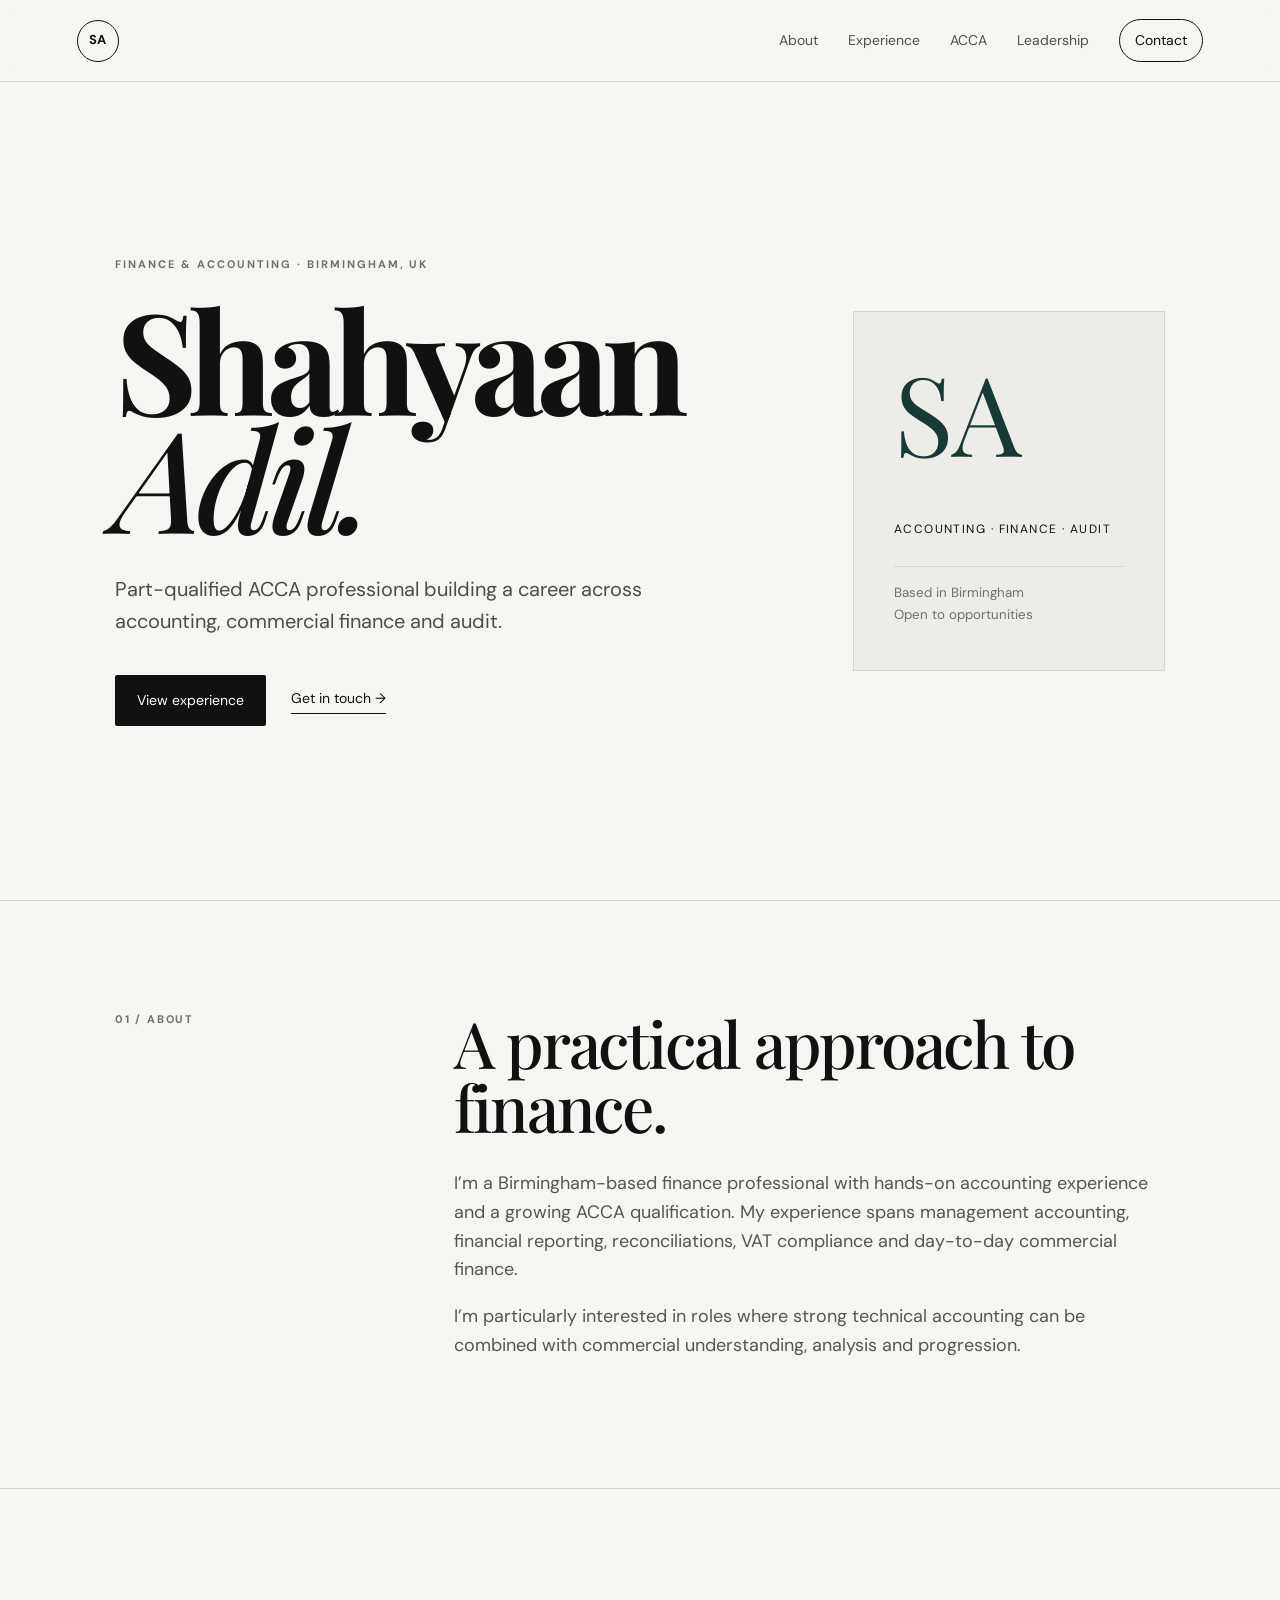
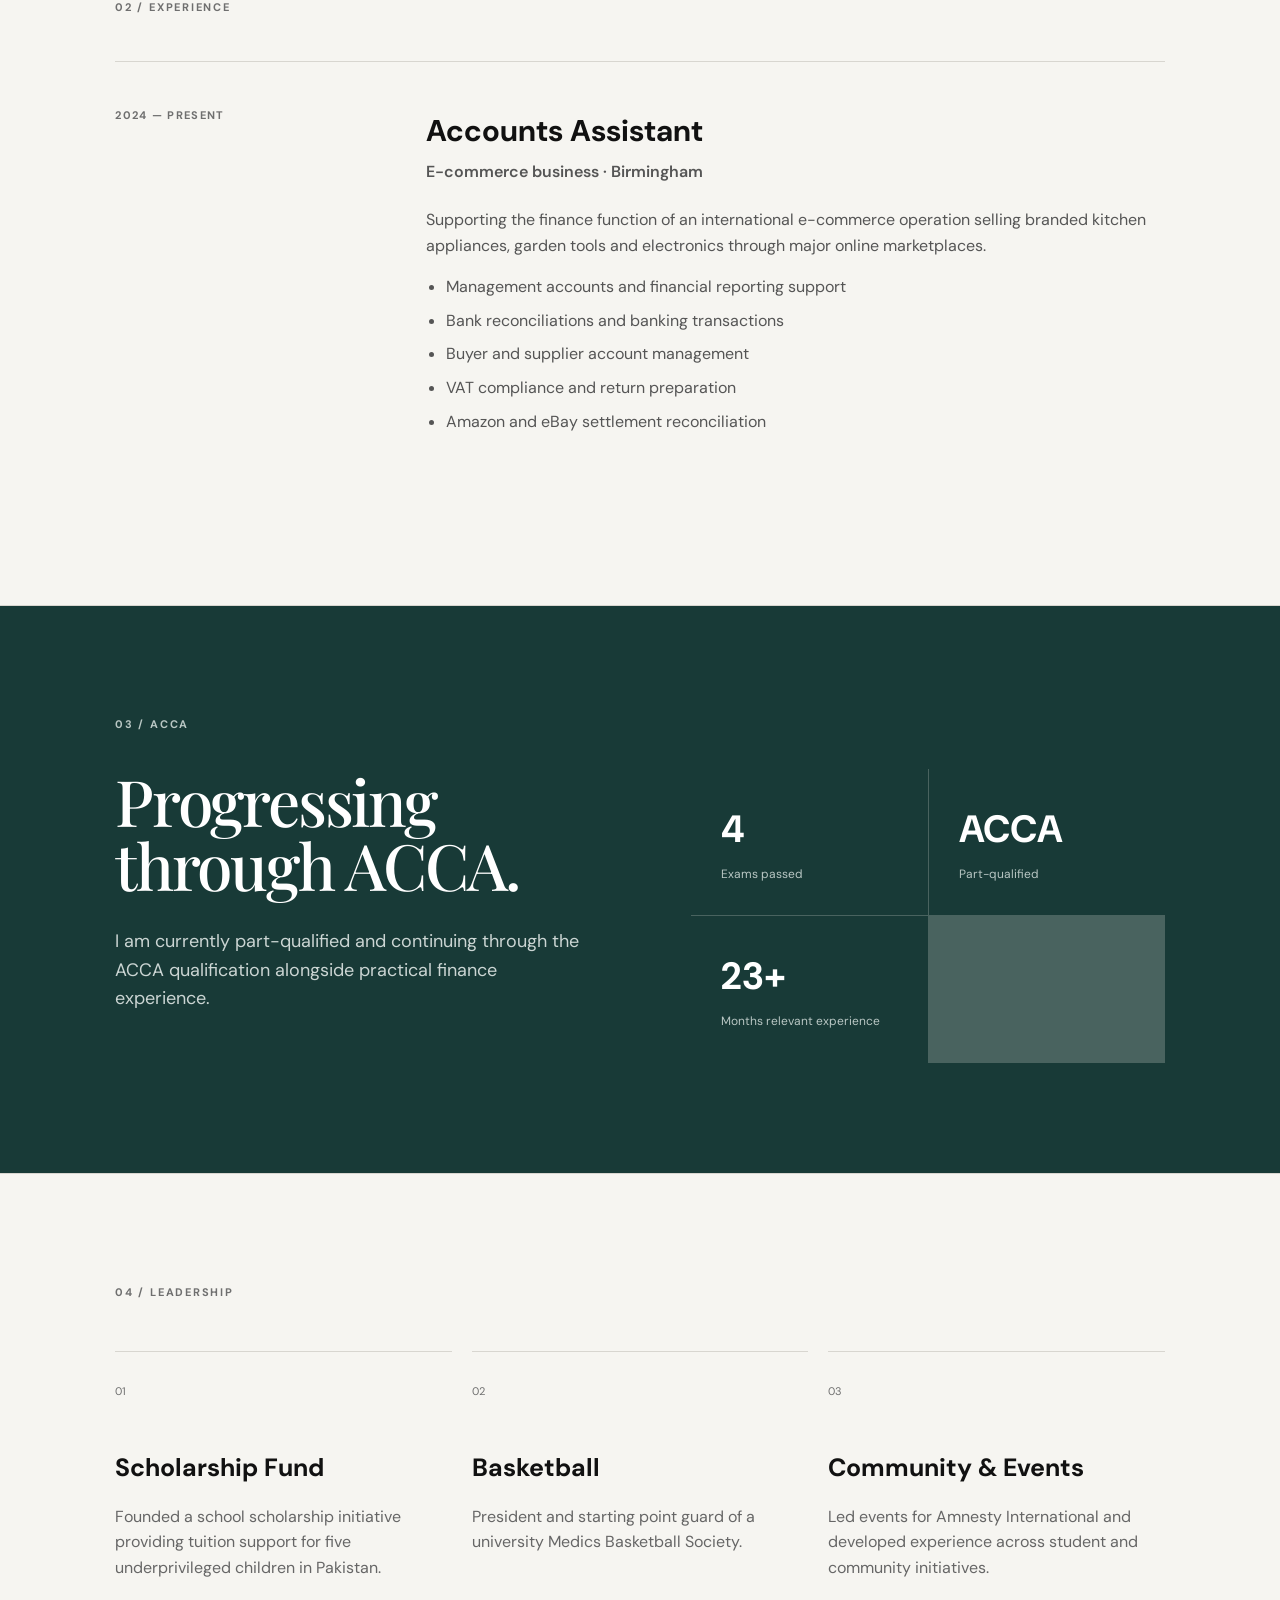
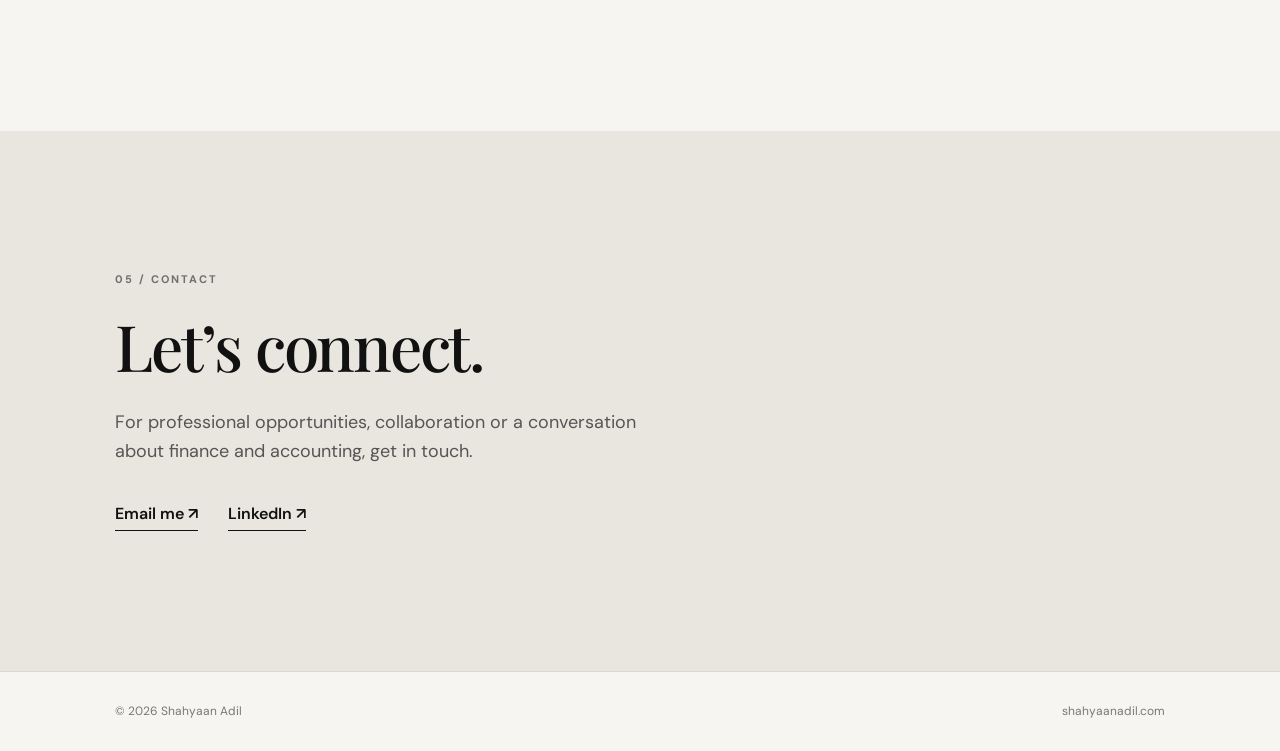
==== index.html @ bf022a14 "Add files via upload" ====
<!doctype html>
<html lang="en">
<head>
  <meta charset="utf-8">
  <meta name="viewport" content="width=device-width, initial-scale=1">
  <title>Shahyaan Adil | Finance & Accounting</title>
  <meta name="description" content="Personal website of Shahyaan Adil — ACCA part-qualified finance and accounting professional based in Birmingham.">
  <link rel="preconnect" href="https://fonts.googleapis.com">
  <link rel="preconnect" href="https://fonts.gstatic.com" crossorigin>
  <link href="https://fonts.googleapis.com/css2?family=DM+Sans:wght@400;500;600;700&family=Playfair+Display:wght@500;600&display=swap" rel="stylesheet">
  <link rel="stylesheet" href="style.css">
</head>
<body>
<header class="nav">
  <a class="brand" href="#top">SA</a>
  <nav>
    <a href="#about">About</a>
    <a href="#experience">Experience</a>
    <a href="#acca">ACCA</a>
    <a href="#leadership">Leadership</a>
    <a class="nav-cta" href="#contact">Contact</a>
  </nav>
</header>

<main id="top">
<section class="hero">
  <div class="hero-copy">
    <p class="eyebrow">FINANCE & ACCOUNTING · BIRMINGHAM, UK</p>
    <h1>Shahyaan<br><span>Adil.</span></h1>
    <p class="lead">Part-qualified ACCA professional building a career across accounting, commercial finance and audit.</p>
    <div class="actions">
      <a class="button" href="#experience">View experience</a>
      <a class="text-link" href="#contact">Get in touch →</a>
    </div>
  </div>
  <div class="hero-card">
    <div class="monogram">SA</div>
    <p>Accounting · Finance · Audit</p>
    <div class="line"></div>
    <small>Based in Birmingham<br>Open to opportunities</small>
  </div>
</section>

<section class="intro" id="about">
  <div class="section-label">01 / ABOUT</div>
  <div>
    <h2>A practical approach to finance.</h2>
    <p>I’m a Birmingham-based finance professional with hands-on accounting experience and a growing ACCA qualification. My experience spans management accounting, financial reporting, reconciliations, VAT compliance and day-to-day commercial finance.</p>
    <p>I’m particularly interested in roles where strong technical accounting can be combined with commercial understanding, analysis and progression.</p>
  </div>
</section>

<section class="experience" id="experience">
  <div class="section-label">02 / EXPERIENCE</div>
  <div class="timeline">
    <article class="role">
      <div class="date">2024 — PRESENT</div>
      <div>
        <h3>Accounts Assistant</h3>
        <p class="company">E-commerce business · Birmingham</p>
        <p>Supporting the finance function of an international e-commerce operation selling branded kitchen appliances, garden tools and electronics through major online marketplaces.</p>
        <ul>
          <li>Management accounts and financial reporting support</li>
          <li>Bank reconciliations and banking transactions</li>
          <li>Buyer and supplier account management</li>
          <li>VAT compliance and return preparation</li>
          <li>Amazon and eBay settlement reconciliation</li>
        </ul>
      </div>
    </article>
  </div>
</section>

<section class="acca" id="acca">
  <div class="section-label">03 / ACCA</div>
  <div class="acca-grid">
    <div>
      <h2>Progressing through ACCA.</h2>
      <p>I am currently part-qualified and continuing through the ACCA qualification alongside practical finance experience.</p>
    </div>
    <div class="stats">
      <div><strong>4</strong><span>Exams passed</span></div>
      <div><strong>ACCA</strong><span>Part-qualified</span></div>
      <div><strong>23+</strong><span>Months relevant experience</span></div>
    </div>
  </div>
</section>

<section class="leadership" id="leadership">
  <div class="section-label">04 / LEADERSHIP</div>
  <div class="cards">
    <article><span>01</span><h3>Scholarship Fund</h3><p>Founded a school scholarship initiative providing tuition support for five underprivileged children in Pakistan.</p></article>
    <article><span>02</span><h3>Basketball</h3><p>President and starting point guard of a university Medics Basketball Society.</p></article>
    <article><span>03</span><h3>Community & Events</h3><p>Led events for Amnesty International and developed experience across student and community initiatives.</p></article>
  </div>
</section>

<section class="closing" id="contact">
  <p class="eyebrow">05 / CONTACT</p>
  <h2>Let’s connect.</h2>
  <p>For professional opportunities, collaboration or a conversation about finance and accounting, get in touch.</p>
  <div class="contact-links">
    <a href="mailto:YOUR-EMAIL-HERE">Email me ↗</a>
    <a href="https://www.linkedin.com/" target="_blank" rel="noopener">LinkedIn ↗</a>
  </div>
</section>
</main>

<footer><span>© 2026 Shahyaan Adil</span><span>shahyaanadil.com</span></footer>
<script src="script.js"></script>
</body>
</html>
---- style.css ----
:root{--ink:#111;--muted:#6f6f6f;--paper:#f6f5f1;--line:#d8d6d0;--accent:#183a37}
*{box-sizing:border-box}html{scroll-behavior:smooth}body{margin:0;background:var(--paper);color:var(--ink);font-family:"DM Sans",sans-serif;line-height:1.6}a{color:inherit;text-decoration:none}.nav{height:82px;padding:0 6vw;display:flex;align-items:center;justify-content:space-between;border-bottom:1px solid var(--line);position:sticky;top:0;background:rgba(246,245,241,.92);backdrop-filter:blur(10px);z-index:10}.brand{width:42px;height:42px;border:1px solid var(--ink);border-radius:50%;display:grid;place-items:center;font-weight:700;font-size:13px}.nav nav{display:flex;gap:30px;align-items:center;font-size:14px}.nav nav a{opacity:.72}.nav nav a:hover{opacity:1}.nav-cta{border:1px solid var(--ink);padding:9px 15px!important;border-radius:99px;opacity:1!important}.hero{min-height:calc(100vh - 82px);padding:8vw 9vw;display:grid;grid-template-columns:1.35fr .65fr;align-items:center;gap:7vw}.eyebrow{font-size:11px;letter-spacing:.18em;font-weight:700;color:var(--muted);margin:0 0 25px}.hero h1{font-family:"Playfair Display",serif;font-size:clamp(72px,11vw,160px);line-height:.84;letter-spacing:-.055em;margin:0}.hero h1 span{font-style:italic;font-weight:500}.lead{font-size:20px;max-width:610px;color:#4c4c4c;margin:38px 0}.actions{display:flex;gap:25px;align-items:center}.button{background:var(--ink);color:#fff;padding:14px 22px;border-radius:2px;font-size:14px}.text-link{font-size:14px;border-bottom:1px solid var(--ink);padding-bottom:3px}.hero-card{border:1px solid var(--line);padding:45px 40px;min-height:360px;display:flex;flex-direction:column;justify-content:flex-end;background:#eeece6}.monogram{font-family:"Playfair Display",serif;font-size:110px;line-height:1;margin-bottom:auto;color:var(--accent)}.hero-card p{font-size:12px;letter-spacing:.12em;text-transform:uppercase}.line{height:1px;background:var(--line);margin:15px 0}.hero-card small{color:var(--muted)}section.intro,.experience,.acca,.leadership{padding:110px 9vw;border-top:1px solid var(--line)}.intro{display:grid;grid-template-columns:.35fr 1fr;gap:7vw}.section-label{font-size:11px;letter-spacing:.16em;color:var(--muted);font-weight:700}.intro h2,.acca h2,.closing h2{font-family:"Playfair Display",serif;font-weight:500;font-size:clamp(40px,5vw,70px);line-height:1;margin:0 0 30px;letter-spacing:-.035em}.intro p{max-width:760px;font-size:18px;color:#555}.timeline{margin-top:45px}.role{display:grid;grid-template-columns:.3fr 1fr;gap:7vw;border-top:1px solid var(--line);padding:45px 0}.date{font-size:11px;letter-spacing:.12em;color:var(--muted);font-weight:700}.role h3{font-size:30px;margin:0}.company{color:var(--accent);font-weight:600;margin:4px 0 22px}.role p{max-width:720px;color:#555}.role ul{padding-left:20px;color:#555}.role li{margin:8px 0}.acca{background:var(--accent);color:#fff}.acca .section-label{color:#b9c7c4}.acca-grid{display:grid;grid-template-columns:1fr 1fr;gap:8vw;margin-top:35px}.acca h2{color:#fff}.acca p{color:#cbd5d3;font-size:18px;max-width:580px}.stats{display:grid;grid-template-columns:1fr 1fr;gap:1px;background:#49635f;align-self:start}.stats div{background:var(--accent);padding:30px}.stats strong{display:block;font-size:38px}.stats span{font-size:12px;color:#b9c7c4}.cards{display:grid;grid-template-columns:repeat(3,1fr);gap:20px;margin-top:50px}.cards article{border-top:1px solid var(--line);padding:25px 0}.cards span{font-size:11px;color:var(--muted)}.cards h3{font-size:25px;margin:45px 0 12px}.cards p{color:#666}.closing{padding:140px 9vw;background:#e8e6df}.closing>p:not(.eyebrow){max-width:560px;color:#555;font-size:18px}.contact-links{display:flex;gap:30px;margin-top:35px}.contact-links a{font-weight:600;border-bottom:1px solid var(--ink);padding-bottom:4px}footer{padding:30px 9vw;display:flex;justify-content:space-between;color:#777;font-size:12px;border-top:1px solid var(--line)}@media(max-width:800px){.nav{padding:0 6vw}.nav nav a:not(.nav-cta){display:none}.hero{grid-template-columns:1fr;padding:70px 7vw}.hero-card{display:none}.hero h1{font-size:74px}.intro,.acca-grid{grid-template-columns:1fr}.intro,.experience,.acca,.leadership{padding:75px 7vw}.role{grid-template-columns:1fr;gap:12px}.cards{grid-template-columns:1fr}.closing{padding:90px 7vw}footer{padding:25px 7vw;gap:15px;flex-direction:column}}
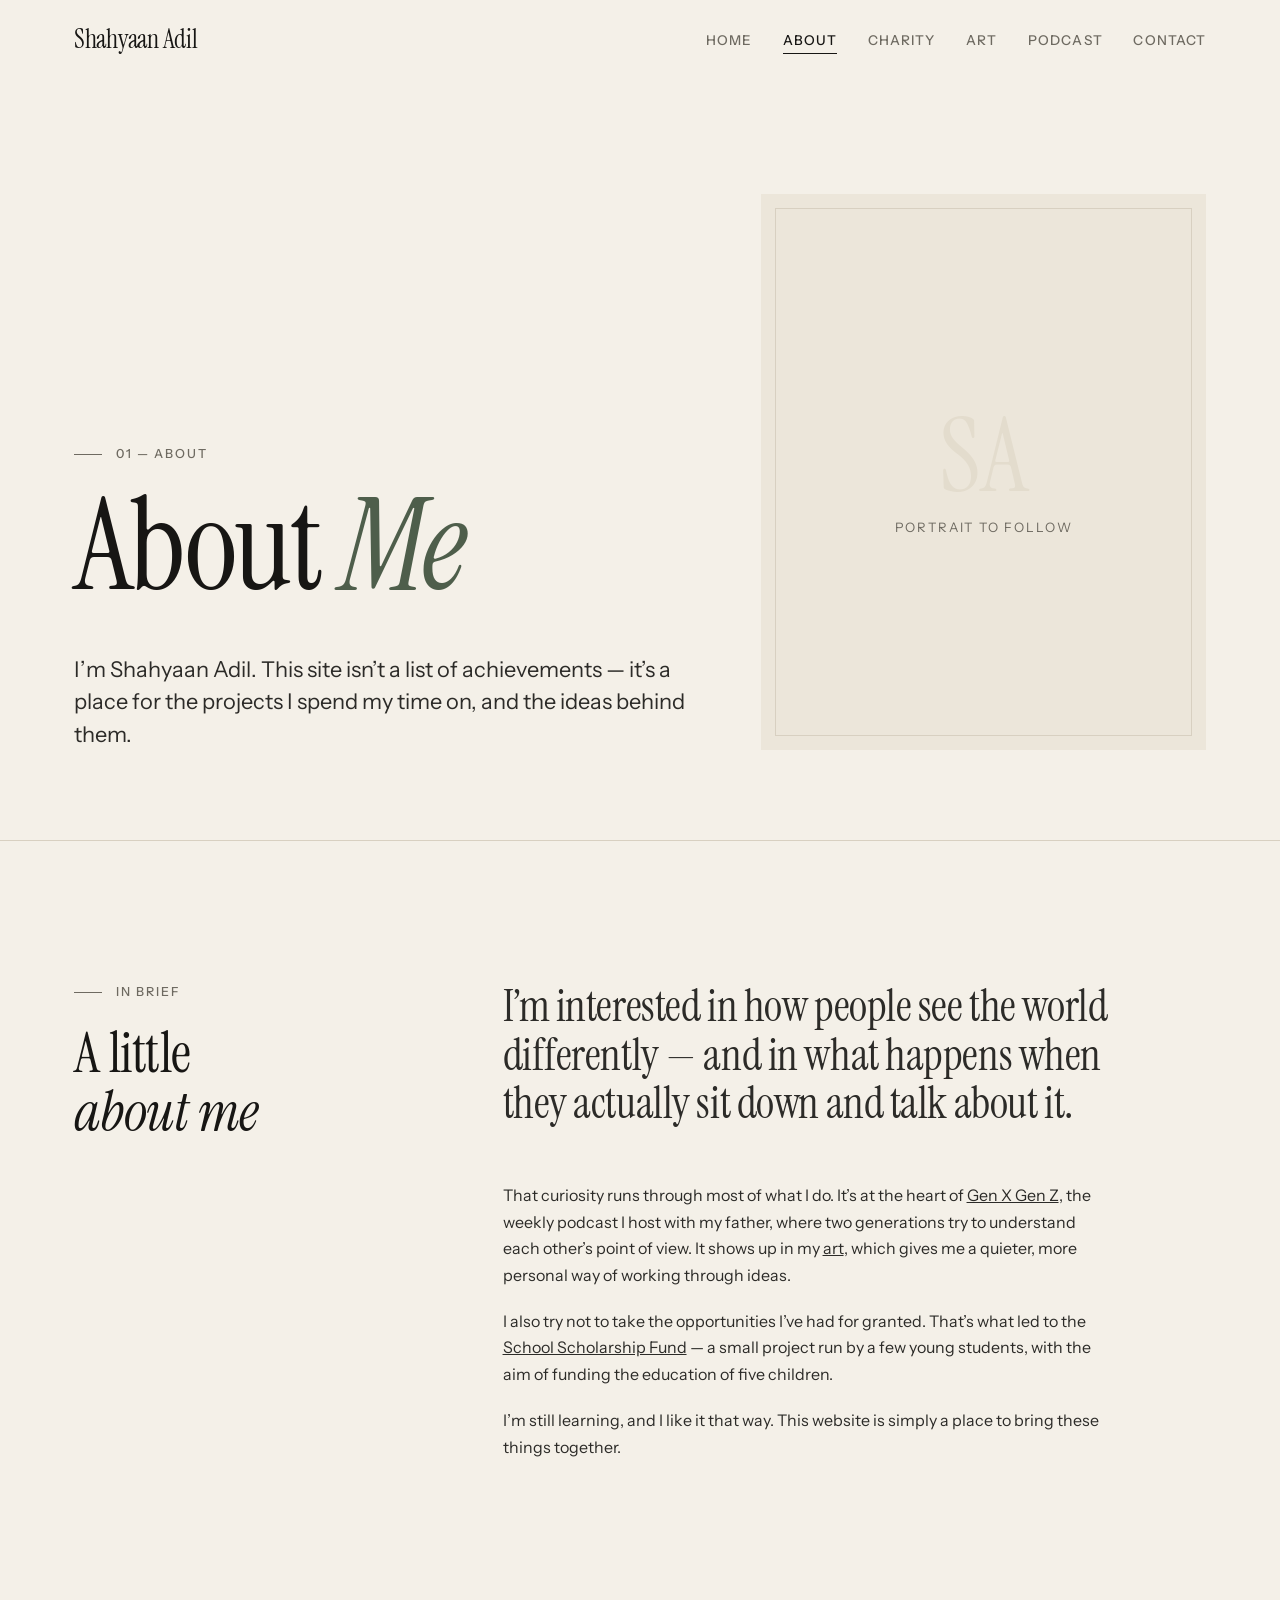
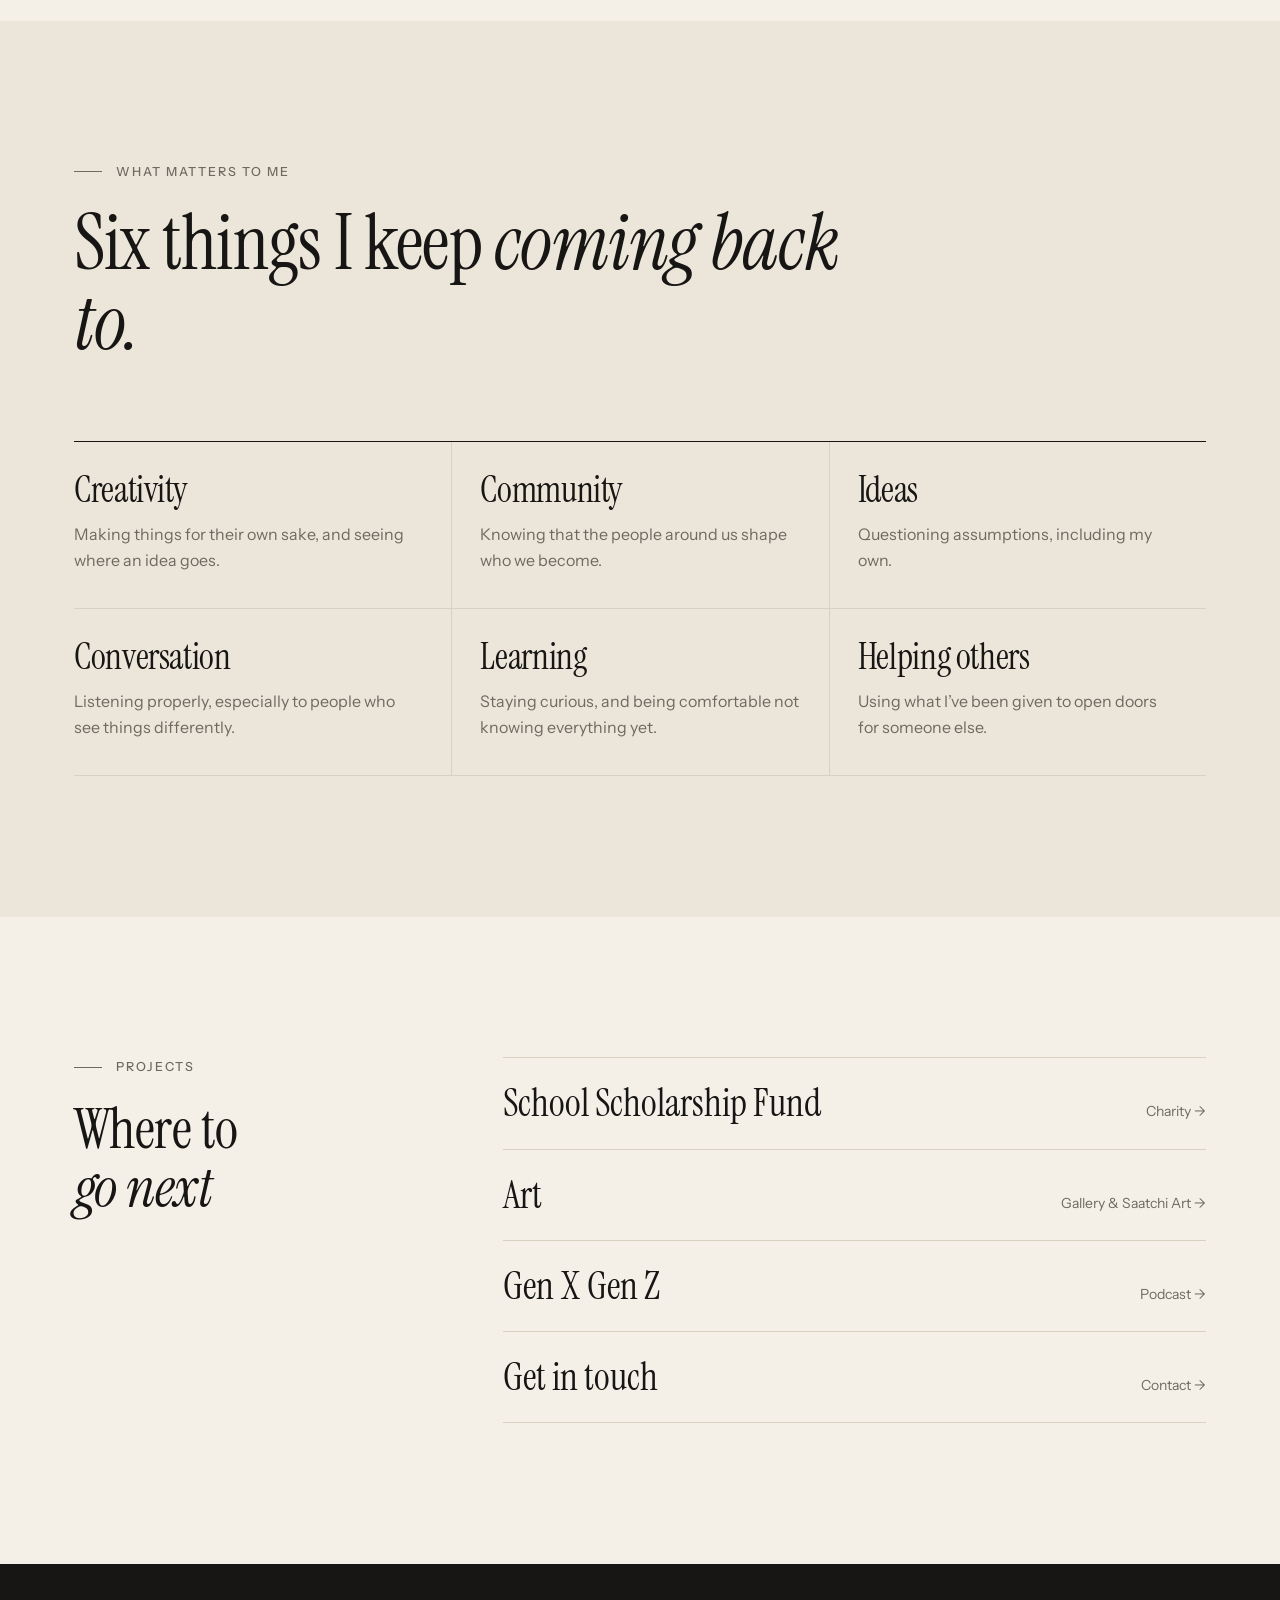
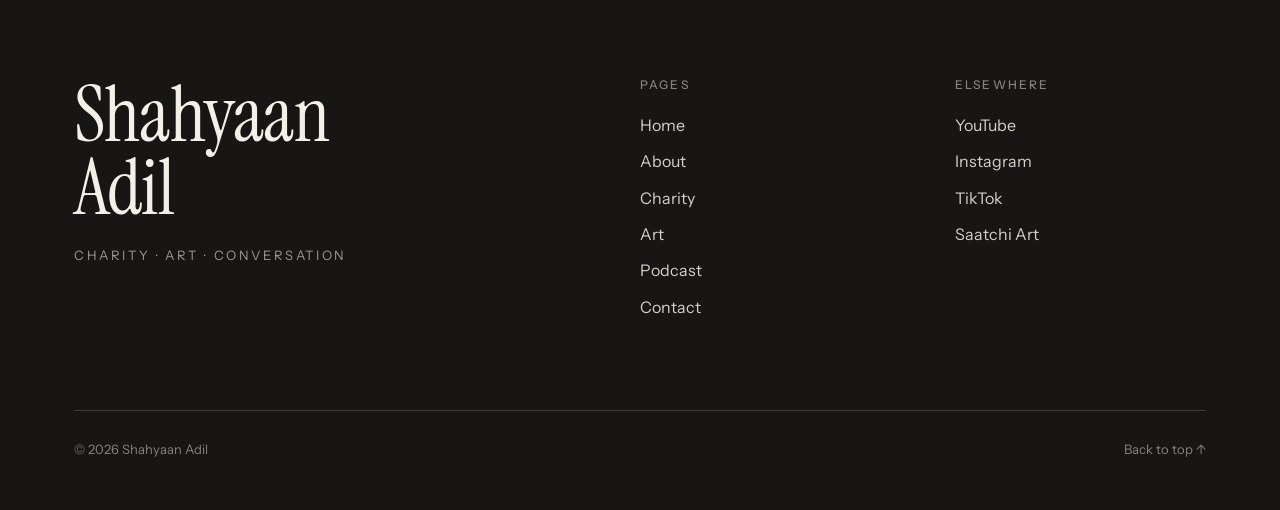
==== commit 655428be: "Add files via upload" ====
--- a/index.html
+++ b/index.html
@@ -1,112 +1,161 @@
-<!doctype html>
-<html lang="en">
+<!DOCTYPE html>
+<html lang="en-GB">
 <head>
   <meta charset="utf-8">
   <meta name="viewport" content="width=device-width, initial-scale=1">
-  <title>Shahyaan Adil | Finance & Accounting</title>
-  <meta name="description" content="Personal website of Shahyaan Adil — ACCA part-qualified finance and accounting professional based in Birmingham.">
+  <title>About Me | Shahyaan Adil</title>
+  <meta name="description" content="About Shahyaan Adil — creativity, community, ideas and conversation, and the projects that bring them together.">
+  <link rel="canonical" href="https://www.shahyaanadil.com/about/">
+
+  <meta property="og:type" content="website">
+  <meta property="og:site_name" content="Shahyaan Adil">
+  <meta property="og:title" content="About Me | Shahyaan Adil">
+  <meta property="og:description" content="About Shahyaan Adil — creativity, community, ideas and conversation, and the projects that bring them together.">
+  <meta property="og:url" content="https://www.shahyaanadil.com/about/">
+  <meta property="og:locale" content="en_GB">
+  <meta name="twitter:card" content="summary">
+  <meta name="twitter:title" content="About Me | Shahyaan Adil">
+  <meta name="twitter:description" content="About Shahyaan Adil — creativity, community, ideas and conversation, and the projects that bring them together.">
+
+  <meta name="theme-color" content="#F4F0E8">
+  <link rel="icon" href="../assets/favicon.svg" type="image/svg+xml">
+
   <link rel="preconnect" href="https://fonts.googleapis.com">
   <link rel="preconnect" href="https://fonts.gstatic.com" crossorigin>
-  <link href="https://fonts.googleapis.com/css2?family=DM+Sans:wght@400;500;600;700&family=Playfair+Display:wght@500;600&display=swap" rel="stylesheet">
-  <link rel="stylesheet" href="style.css">
+  <link rel="stylesheet" href="https://fonts.googleapis.com/css2?family=Instrument+Sans:wght@400;500;600&amp;family=Instrument+Serif:ital@0;1&amp;display=swap">
+  <link rel="stylesheet" href="../style.css">
+  <script>document.documentElement.classList.add("js");</script>
 </head>
 <body>
-<header class="nav">
-  <a class="brand" href="#top">SA</a>
-  <nav>
-    <a href="#about">About</a>
-    <a href="#experience">Experience</a>
-    <a href="#acca">ACCA</a>
-    <a href="#leadership">Leadership</a>
-    <a class="nav-cta" href="#contact">Contact</a>
-  </nav>
-</header>
+  <a class="skip" href="#main">Skip to content</a>
 
-<main id="top">
-<section class="hero">
-  <div class="hero-copy">
-    <p class="eyebrow">FINANCE & ACCOUNTING · BIRMINGHAM, UK</p>
-    <h1>Shahyaan<br><span>Adil.</span></h1>
-    <p class="lead">Part-qualified ACCA professional building a career across accounting, commercial finance and audit.</p>
-    <div class="actions">
-      <a class="button" href="#experience">View experience</a>
-      <a class="text-link" href="#contact">Get in touch →</a>
+  <header class="site-header">
+    <div class="wrap header-inner">
+      <a class="wordmark" href="../">Shahyaan Adil</a>
+      <button class="nav-toggle" type="button" aria-expanded="false" aria-controls="site-nav">
+        <span class="nav-toggle-label">Menu</span><span class="bars" aria-hidden="true"></span>
+      </button>
+      <nav id="site-nav" class="site-nav" aria-label="Main">
+        <ul>
+        <li><a href="../">Home</a></li>
+        <li><a href="../about/" aria-current="page">About</a></li>
+        <li><a href="../charity/">Charity</a></li>
+        <li><a href="../art/">Art</a></li>
+        <li><a href="../podcast/">Podcast</a></li>
+        <li><a href="../contact/">Contact</a></li>
+        </ul>
+      </nav>
     </div>
-  </div>
-  <div class="hero-card">
-    <div class="monogram">SA</div>
-    <p>Accounting · Finance · Audit</p>
-    <div class="line"></div>
-    <small>Based in Birmingham<br>Open to opportunities</small>
-  </div>
-</section>
+  </header>
 
-<section class="intro" id="about">
-  <div class="section-label">01 / ABOUT</div>
-  <div>
-    <h2>A practical approach to finance.</h2>
-    <p>I’m a Birmingham-based finance professional with hands-on accounting experience and a growing ACCA qualification. My experience spans management accounting, financial reporting, reconciliations, VAT compliance and day-to-day commercial finance.</p>
-    <p>I’m particularly interested in roles where strong technical accounting can be combined with commercial understanding, analysis and progression.</p>
-  </div>
-</section>
+  <main id="main">
+    <section class="page-hero">
+      <div class="wrap page-hero__grid">
+        <div>
+          <p class="eyebrow reveal">01 — About</p>
+          <h1 class="reveal d1">About <em>Me</em></h1>
+          <p class="lede reveal d2">I&rsquo;m Shahyaan Adil. This site isn&rsquo;t a list of achievements &mdash; it&rsquo;s a place for the projects I spend my time on, and the ideas behind them.</p>
+        </div>
 
-<section class="experience" id="experience">
-  <div class="section-label">02 / EXPERIENCE</div>
-  <div class="timeline">
-    <article class="role">
-      <div class="date">2024 — PRESENT</div>
-      <div>
-        <h3>Accounts Assistant</h3>
-        <p class="company">E-commerce business · Birmingham</p>
-        <p>Supporting the finance function of an international e-commerce operation selling branded kitchen appliances, garden tools and electronics through major online marketplaces.</p>
-        <ul>
-          <li>Management accounts and financial reporting support</li>
-          <li>Bank reconciliations and banking transactions</li>
-          <li>Buyer and supplier account management</li>
-          <li>VAT compliance and return preparation</li>
-          <li>Amazon and eBay settlement reconciliation</li>
+        <!--
+          PORTRAIT
+          To add your photograph:
+          1. Upload it to the assets folder, e.g. assets/portrait.jpg
+          2. Replace the <div class="portrait__placeholder">…</div> below with:
+             <img src="../assets/portrait.jpg" alt="Portrait of Shahyaan Adil">
+        -->
+        <figure class="portrait reveal d2" style="margin:0">
+          <div class="portrait__placeholder">
+            <span class="initials" aria-hidden="true">SA</span>
+            <span>Portrait to follow</span>
+          </div>
+        </figure>
+      </div>
+    </section>
+
+    <section class="section section--rule">
+      <div class="wrap split">
+        <div class="split__label reveal">
+          <p class="eyebrow">In brief</p>
+          <h2>A little<br><em>about me</em></h2>
+        </div>
+        <div class="prose reveal d1">
+          <p class="serif-lg">I&rsquo;m interested in how people see the world differently &mdash; and in what happens when they actually sit down and talk about it.</p>
+          <p>That curiosity runs through most of what I do. It&rsquo;s at the heart of <a href="../podcast/">Gen X Gen Z</a>, the weekly podcast I host with my father, where two generations try to understand each other&rsquo;s point of view. It shows up in my <a href="../art/">art</a>, which gives me a quieter, more personal way of working through ideas.</p>
+          <p>I also try not to take the opportunities I&rsquo;ve had for granted. That&rsquo;s what led to the <a href="../charity/">School Scholarship Fund</a> &mdash; a small project run by a few young students, with the aim of funding the education of five children.</p>
+          <p>I&rsquo;m still learning, and I like it that way. This website is simply a place to bring these things together.</p>
+        </div>
+      </div>
+    </section>
+
+    <section class="section section--panel">
+      <div class="wrap">
+        <div class="section-head reveal">
+          <p class="eyebrow">What matters to me</p>
+          <h2>Six things I keep <em>coming back to.</em></h2>
+        </div>
+        <ul class="values">
+          <li class="reveal"><h3>Creativity</h3><p>Making things for their own sake, and seeing where an idea goes.</p></li>
+          <li class="reveal d1"><h3>Community</h3><p>Knowing that the people around us shape who we become.</p></li>
+          <li class="reveal d2"><h3>Ideas</h3><p>Questioning assumptions, including my own.</p></li>
+          <li class="reveal"><h3>Conversation</h3><p>Listening properly, especially to people who see things differently.</p></li>
+          <li class="reveal d1"><h3>Learning</h3><p>Staying curious, and being comfortable not knowing everything yet.</p></li>
+          <li class="reveal d2"><h3>Helping others</h3><p>Using what I&rsquo;ve been given to open doors for someone else.</p></li>
         </ul>
       </div>
-    </article>
-  </div>
-</section>
+    </section>
 
-<section class="acca" id="acca">
-  <div class="section-label">03 / ACCA</div>
-  <div class="acca-grid">
-    <div>
-      <h2>Progressing through ACCA.</h2>
-      <p>I am currently part-qualified and continuing through the ACCA qualification alongside practical finance experience.</p>
+    <section class="section">
+      <div class="wrap split">
+        <div class="split__label reveal">
+          <p class="eyebrow">Projects</p>
+          <h2>Where to<br><em>go next</em></h2>
+        </div>
+        <ul class="project-links reveal d1">
+          <li><a href="../charity/"><span class="name">School Scholarship Fund</span><span class="meta">Charity &rarr;</span></a></li>
+          <li><a href="../art/"><span class="name">Art</span><span class="meta">Gallery &amp; Saatchi Art &rarr;</span></a></li>
+          <li><a href="../podcast/"><span class="name">Gen X Gen Z</span><span class="meta">Podcast &rarr;</span></a></li>
+          <li><a href="../contact/"><span class="name">Get in touch</span><span class="meta">Contact &rarr;</span></a></li>
+        </ul>
+      </div>
+    </section>
+  </main>
+
+  <footer class="site-footer">
+    <div class="wrap">
+      <div class="footer-top">
+        <div class="footer-brand">
+          <a class="footer-mark" href="../">Shahyaan<br>Adil</a>
+          <p class="footer-line">Charity · Art · Conversation</p>
+        </div>
+        <nav class="footer-col" aria-label="Footer">
+          <h2>Pages</h2>
+          <ul>
+            <li><a href="../">Home</a></li>
+            <li><a href="../about/">About</a></li>
+            <li><a href="../charity/">Charity</a></li>
+            <li><a href="../art/">Art</a></li>
+            <li><a href="../podcast/">Podcast</a></li>
+            <li><a href="../contact/">Contact</a></li>
+          </ul>
+        </nav>
+        <div class="footer-col">
+          <h2>Elsewhere</h2>
+          <ul>
+            <li><a href="https://www.youtube.com/@GenXGenZPod" target="_blank" rel="noopener">YouTube</a></li>
+            <li><a href="https://www.instagram.com/genxgenzpod/" target="_blank" rel="noopener">Instagram</a></li>
+            <li><a href="https://www.tiktok.com/@genxgenzpod" target="_blank" rel="noopener">TikTok</a></li>
+            <li><a href="https://www.saatchiart.com/account/profile/2300161" target="_blank" rel="noopener">Saatchi Art</a></li>
+          </ul>
+        </div>
+      </div>
+      <div class="footer-bottom">
+        <p>&copy; 2026 Shahyaan Adil</p>
+        <p><a href="#main">Back to top &uarr;</a></p>
+      </div>
     </div>
-    <div class="stats">
-      <div><strong>4</strong><span>Exams passed</span></div>
-      <div><strong>ACCA</strong><span>Part-qualified</span></div>
-      <div><strong>23+</strong><span>Months relevant experience</span></div>
-    </div>
-  </div>
-</section>
+  </footer>
 
-<section class="leadership" id="leadership">
-  <div class="section-label">04 / LEADERSHIP</div>
-  <div class="cards">
-    <article><span>01</span><h3>Scholarship Fund</h3><p>Founded a school scholarship initiative providing tuition support for five underprivileged children in Pakistan.</p></article>
-    <article><span>02</span><h3>Basketball</h3><p>President and starting point guard of a university Medics Basketball Society.</p></article>
-    <article><span>03</span><h3>Community & Events</h3><p>Led events for Amnesty International and developed experience across student and community initiatives.</p></article>
-  </div>
-</section>
-
-<section class="closing" id="contact">
-  <p class="eyebrow">05 / CONTACT</p>
-  <h2>Let’s connect.</h2>
-  <p>For professional opportunities, collaboration or a conversation about finance and accounting, get in touch.</p>
-  <div class="contact-links">
-    <a href="mailto:YOUR-EMAIL-HERE">Email me ↗</a>
-    <a href="https://www.linkedin.com/" target="_blank" rel="noopener">LinkedIn ↗</a>
-  </div>
-</section>
-</main>
-
-<footer><span>© 2026 Shahyaan Adil</span><span>shahyaanadil.com</span></footer>
-<script src="script.js"></script>
+  <script src="../script.js" defer></script>
 </body>
 </html>
--- a/style.css
+++ b/style.css
@@ -1,2 +1,949 @@
-:root{--ink:#111;--muted:#6f6f6f;--paper:#f6f5f1;--line:#d8d6d0;--accent:#183a37}
-*{box-sizing:border-box}html{scroll-behavior:smooth}body{margin:0;background:var(--paper);color:var(--ink);font-family:"DM Sans",sans-serif;line-height:1.6}a{color:inherit;text-decoration:none}.nav{height:82px;padding:0 6vw;display:flex;align-items:center;justify-content:space-between;border-bottom:1px solid var(--line);position:sticky;top:0;background:rgba(246,245,241,.92);backdrop-filter:blur(10px);z-index:10}.brand{width:42px;height:42px;border:1px solid var(--ink);border-radius:50%;display:grid;place-items:center;font-weight:700;font-size:13px}.nav nav{display:flex;gap:30px;align-items:center;font-size:14px}.nav nav a{opacity:.72}.nav nav a:hover{opacity:1}.nav-cta{border:1px solid var(--ink);padding:9px 15px!important;border-radius:99px;opacity:1!important}.hero{min-height:calc(100vh - 82px);padding:8vw 9vw;display:grid;grid-template-columns:1.35fr .65fr;align-items:center;gap:7vw}.eyebrow{font-size:11px;letter-spacing:.18em;font-weight:700;color:var(--muted);margin:0 0 25px}.hero h1{font-family:"Playfair Display",serif;font-size:clamp(72px,11vw,160px);line-height:.84;letter-spacing:-.055em;margin:0}.hero h1 span{font-style:italic;font-weight:500}.lead{font-size:20px;max-width:610px;color:#4c4c4c;margin:38px 0}.actions{display:flex;gap:25px;align-items:center}.button{background:var(--ink);color:#fff;padding:14px 22px;border-radius:2px;font-size:14px}.text-link{font-size:14px;border-bottom:1px solid var(--ink);padding-bottom:3px}.hero-card{border:1px solid var(--line);padding:45px 40px;min-height:360px;display:flex;flex-direction:column;justify-content:flex-end;background:#eeece6}.monogram{font-family:"Playfair Display",serif;font-size:110px;line-height:1;margin-bottom:auto;color:var(--accent)}.hero-card p{font-size:12px;letter-spacing:.12em;text-transform:uppercase}.line{height:1px;background:var(--line);margin:15px 0}.hero-card small{color:var(--muted)}section.intro,.experience,.acca,.leadership{padding:110px 9vw;border-top:1px solid var(--line)}.intro{display:grid;grid-template-columns:.35fr 1fr;gap:7vw}.section-label{font-size:11px;letter-spacing:.16em;color:var(--muted);font-weight:700}.intro h2,.acca h2,.closing h2{font-family:"Playfair Display",serif;font-weight:500;font-size:clamp(40px,5vw,70px);line-height:1;margin:0 0 30px;letter-spacing:-.035em}.intro p{max-width:760px;font-size:18px;color:#555}.timeline{margin-top:45px}.role{display:grid;grid-template-columns:.3fr 1fr;gap:7vw;border-top:1px solid var(--line);padding:45px 0}.date{font-size:11px;letter-spacing:.12em;color:var(--muted);font-weight:700}.role h3{font-size:30px;margin:0}.company{color:var(--accent);font-weight:600;margin:4px 0 22px}.role p{max-width:720px;color:#555}.role ul{padding-left:20px;color:#555}.role li{margin:8px 0}.acca{background:var(--accent);color:#fff}.acca .section-label{color:#b9c7c4}.acca-grid{display:grid;grid-template-columns:1fr 1fr;gap:8vw;margin-top:35px}.acca h2{color:#fff}.acca p{color:#cbd5d3;font-size:18px;max-width:580px}.stats{display:grid;grid-template-columns:1fr 1fr;gap:1px;background:#49635f;align-self:start}.stats div{background:var(--accent);padding:30px}.stats strong{display:block;font-size:38px}.stats span{font-size:12px;color:#b9c7c4}.cards{display:grid;grid-template-columns:repeat(3,1fr);gap:20px;margin-top:50px}.cards article{border-top:1px solid var(--line);padding:25px 0}.cards span{font-size:11px;color:var(--muted)}.cards h3{font-size:25px;margin:45px 0 12px}.cards p{color:#666}.closing{padding:140px 9vw;background:#e8e6df}.closing>p:not(.eyebrow){max-width:560px;color:#555;font-size:18px}.contact-links{display:flex;gap:30px;margin-top:35px}.contact-links a{font-weight:600;border-bottom:1px solid var(--ink);padding-bottom:4px}footer{padding:30px 9vw;display:flex;justify-content:space-between;color:#777;font-size:12px;border-top:1px solid var(--line)}@media(max-width:800px){.nav{padding:0 6vw}.nav nav a:not(.nav-cta){display:none}.hero{grid-template-columns:1fr;padding:70px 7vw}.hero-card{display:none}.hero h1{font-size:74px}.intro,.acca-grid{grid-template-columns:1fr}.intro,.experience,.acca,.leadership{padding:75px 7vw}.role{grid-template-columns:1fr;gap:12px}.cards{grid-template-columns:1fr}.closing{padding:90px 7vw}footer{padding:25px 7vw;gap:15px;flex-direction:column}}
+/* =========================================================
+   Shahyaan Adil — shared stylesheet
+   Used by every page. Edit colours and fonts in :root below.
+   ========================================================= */
+
+:root {
+  --paper: #F4F0E8;      /* warm off-white background */
+  --paper-2: #ECE6DA;    /* slightly deeper panel tone */
+  --paper-3: #E3DCCD;
+  --ink: #171614;        /* near-black */
+  --charcoal: #2C2B28;
+  --muted: #6E6A61;      /* secondary text */
+  --line: #D8D0C1;       /* hairlines */
+  --accent: #4E5E4B;     /* muted green */
+  --accent-deep: #3B4939;
+  --accent-soft: #DDE1D3;
+
+  --serif: "Instrument Serif", "Iowan Old Style", "Palatino Linotype", Georgia, serif;
+  --sans: "Instrument Sans", system-ui, -apple-system, "Segoe UI", Roboto, sans-serif;
+
+  --wrap: 1260px;
+  --gutter: clamp(20px, 5vw, 64px);
+  --section: clamp(72px, 11vw, 160px);
+  --ease: cubic-bezier(.2, .7, .2, 1);
+}
+
+/* ---------- Base ---------- */
+*, *::before, *::after { box-sizing: border-box; }
+
+html { -webkit-text-size-adjust: 100%; scroll-behavior: smooth; }
+
+body {
+  margin: 0;
+  background: var(--paper);
+  color: var(--ink);
+  font-family: var(--sans);
+  font-size: clamp(16px, 1.05vw, 18px);
+  line-height: 1.65;
+  -webkit-font-smoothing: antialiased;
+  -moz-osx-font-smoothing: grayscale;
+  overflow-x: hidden;
+  text-rendering: optimizeLegibility;
+}
+
+img, video, iframe { max-width: 100%; display: block; }
+img { height: auto; }
+
+a { color: inherit; }
+
+h1, h2, h3, h4 {
+  font-family: var(--serif);
+  font-weight: 400;
+  line-height: 1.04;
+  letter-spacing: -0.01em;
+  margin: 0;
+  overflow-wrap: break-word;
+}
+
+p { margin: 0 0 1.1em; }
+p:last-child { margin-bottom: 0; }
+
+em { font-style: italic; }
+
+::selection { background: var(--accent); color: var(--paper); }
+
+:focus-visible { outline: 2px solid var(--accent); outline-offset: 4px; }
+
+.wrap {
+  width: 100%;
+  max-width: var(--wrap);
+  margin: 0 auto;
+  padding: 0 var(--gutter);
+}
+
+.visually-hidden {
+  position: absolute !important;
+  width: 1px; height: 1px;
+  overflow: hidden; clip: rect(0 0 0 0);
+  white-space: nowrap;
+}
+
+.skip {
+  position: absolute; left: -9999px; top: 0;
+  background: var(--ink); color: var(--paper);
+  padding: 10px 16px; z-index: 300; text-decoration: none;
+}
+.skip:focus { left: 16px; top: 16px; }
+
+/* ---------- Small type ---------- */
+.eyebrow {
+  font-size: 12.5px;
+  font-weight: 500;
+  letter-spacing: .16em;
+  text-transform: uppercase;
+  color: var(--muted);
+  margin: 0 0 22px;
+  display: flex;
+  align-items: center;
+  gap: 14px;
+}
+.eyebrow::before {
+  content: "";
+  width: 28px; height: 1px;
+  background: currentColor;
+  flex: none;
+}
+
+.lede {
+  font-size: clamp(19px, 1.7vw, 24px);
+  line-height: 1.5;
+  color: var(--charcoal);
+  max-width: 34em;
+}
+
+.prose { max-width: 38em; color: var(--charcoal); }
+.prose p { margin-bottom: 1.25em; }
+
+.serif-lg {
+  font-family: var(--serif);
+  font-size: clamp(30px, 3.4vw, 48px);
+  line-height: 1.12;
+  letter-spacing: -0.01em;
+}
+
+/* ---------- Header & navigation ---------- */
+.site-header {
+  position: sticky;
+  top: 0;
+  z-index: 100;
+  border-bottom: 1px solid transparent;
+  transition: border-color .3s var(--ease);
+}
+/* Blur lives on a pseudo-element so the mobile menu can be position: fixed */
+.site-header::before {
+  content: "";
+  position: absolute; inset: 0;
+  background: rgba(244, 240, 232, .86);
+  -webkit-backdrop-filter: saturate(1.2) blur(12px);
+  backdrop-filter: saturate(1.2) blur(12px);
+  z-index: -1;
+}
+.site-header.is-scrolled { border-bottom-color: var(--line); }
+
+.header-inner {
+  display: flex;
+  align-items: center;
+  justify-content: space-between;
+  height: 78px;
+  gap: 24px;
+}
+
+.wordmark {
+  font-family: var(--serif);
+  font-size: 26px;
+  line-height: 1;
+  text-decoration: none;
+  letter-spacing: -0.01em;
+  white-space: nowrap;
+  position: relative;
+  z-index: 102;
+}
+
+.site-nav ul {
+  list-style: none;
+  margin: 0; padding: 0;
+  display: flex;
+  gap: clamp(18px, 2.4vw, 38px);
+}
+.site-nav a {
+  font-size: 13.5px;
+  font-weight: 500;
+  letter-spacing: .08em;
+  text-transform: uppercase;
+  text-decoration: none;
+  color: var(--muted);
+  position: relative;
+  padding: 6px 0;
+  transition: color .3s var(--ease);
+}
+.site-nav a::after {
+  content: "";
+  position: absolute; left: 0; right: 0; bottom: 0;
+  height: 1px;
+  background: currentColor;
+  transform: scaleX(0);
+  transform-origin: right;
+  transition: transform .5s var(--ease);
+}
+.site-nav a:hover,
+.site-nav a[aria-current="page"] { color: var(--ink); }
+.site-nav a:hover::after,
+.site-nav a[aria-current="page"]::after { transform: scaleX(1); transform-origin: left; }
+
+.nav-toggle { display: none; }
+
+@media (max-width: 880px) {
+  .nav-toggle {
+    display: inline-flex;
+    align-items: center;
+    gap: 12px;
+    background: none; border: 0;
+    padding: 12px 0;
+    font: inherit;
+    font-size: 12.5px;
+    font-weight: 500;
+    letter-spacing: .14em;
+    text-transform: uppercase;
+    color: var(--ink);
+    cursor: pointer;
+    position: relative;
+    z-index: 102;
+  }
+  .bars { width: 24px; height: 10px; position: relative; display: block; }
+  .bars::before, .bars::after {
+    content: "";
+    position: absolute; left: 0; right: 0;
+    height: 1.5px;
+    background: currentColor;
+    transition: transform .45s var(--ease), top .45s var(--ease);
+  }
+  .bars::before { top: 0; }
+  .bars::after { top: 8.5px; }
+  .nav-open .bars::before { top: 4.25px; transform: rotate(45deg); }
+  .nav-open .bars::after { top: 4.25px; transform: rotate(-45deg); }
+
+  .site-nav {
+    position: fixed; inset: 0;
+    background: var(--paper);
+    z-index: 101;
+    display: flex;
+    flex-direction: column;
+    justify-content: center;
+    padding: 110px var(--gutter) 56px;
+    opacity: 0;
+    visibility: hidden;
+    transition: opacity .4s var(--ease), visibility 0s linear .4s;
+    overflow-y: auto;
+  }
+  .nav-open .site-nav {
+    opacity: 1;
+    visibility: visible;
+    transition: opacity .4s var(--ease);
+  }
+  .site-nav ul { flex-direction: column; gap: 2px; }
+  .site-nav li {
+    transform: translateY(14px);
+    opacity: 0;
+    transition: transform .55s var(--ease), opacity .55s var(--ease);
+  }
+  .nav-open .site-nav li { transform: none; opacity: 1; }
+  .nav-open .site-nav li:nth-child(2) { transition-delay: .04s; }
+  .nav-open .site-nav li:nth-child(3) { transition-delay: .08s; }
+  .nav-open .site-nav li:nth-child(4) { transition-delay: .12s; }
+  .nav-open .site-nav li:nth-child(5) { transition-delay: .16s; }
+  .nav-open .site-nav li:nth-child(6) { transition-delay: .20s; }
+
+  .site-nav a {
+    font-family: var(--serif);
+    font-size: clamp(42px, 12vw, 68px);
+    font-weight: 400;
+    text-transform: none;
+    letter-spacing: -0.01em;
+    line-height: 1.12;
+    color: var(--ink);
+    display: inline-block;
+  }
+  .site-nav a::after { bottom: 8px; }
+  .site-nav a[aria-current="page"] { font-style: italic; color: var(--accent); }
+
+  body.nav-open { overflow: hidden; }
+}
+
+/* ---------- Buttons & links ---------- */
+.btn {
+  display: inline-flex;
+  align-items: center;
+  gap: 14px;
+  padding: 17px 28px;
+  border: 1px solid var(--ink);
+  background: var(--ink);
+  color: var(--paper);
+  font-family: var(--sans);
+  font-size: 15px;
+  font-weight: 500;
+  letter-spacing: .02em;
+  text-decoration: none;
+  border-radius: 999px;
+  transition: background .35s var(--ease), color .35s var(--ease), border-color .35s var(--ease);
+  max-width: 100%;
+}
+.btn .arrow { transition: transform .4s var(--ease); display: inline-block; }
+.btn:hover { background: var(--accent); border-color: var(--accent); }
+.btn:hover .arrow { transform: translateX(4px); }
+
+.btn--ghost { background: transparent; color: var(--ink); }
+.btn--ghost:hover { background: var(--ink); color: var(--paper); border-color: var(--ink); }
+
+.btn--light { background: var(--paper); color: var(--ink); border-color: var(--paper); }
+.btn--light:hover { background: transparent; color: var(--paper); border-color: var(--paper); }
+
+.btn--ghost-light { background: transparent; color: var(--paper); border-color: rgba(244,240,232,.45); }
+.btn--ghost-light:hover { background: var(--paper); color: var(--ink); border-color: var(--paper); }
+
+.btn-row { display: flex; flex-wrap: wrap; gap: 12px; }
+
+.text-link {
+  display: inline-flex;
+  align-items: center;
+  gap: 10px;
+  font-size: 14px;
+  font-weight: 500;
+  letter-spacing: .08em;
+  text-transform: uppercase;
+  text-decoration: none;
+  padding-bottom: 4px;
+  border-bottom: 1px solid currentColor;
+}
+.text-link .arrow { transition: transform .4s var(--ease); }
+.text-link:hover .arrow { transform: translateX(4px); }
+
+/* ---------- Page transitions & reveal ---------- */
+main { animation: page-in .7s var(--ease) both; }
+@keyframes page-in {
+  from { opacity: 0; transform: translateY(8px); }
+  to   { opacity: 1; transform: none; }
+}
+
+.js .reveal {
+  opacity: 0;
+  transform: translateY(22px);
+  transition: opacity .9s var(--ease), transform .9s var(--ease);
+}
+.js .reveal.is-in { opacity: 1; transform: none; }
+.js .reveal.d1 { transition-delay: .08s; }
+.js .reveal.d2 { transition-delay: .16s; }
+.js .reveal.d3 { transition-delay: .24s; }
+
+@media (prefers-reduced-motion: reduce) {
+  html { scroll-behavior: auto; }
+  main { animation: none; }
+  .js .reveal { opacity: 1; transform: none; transition: none; }
+  *, *::before, *::after { transition-duration: .01ms !important; animation-duration: .01ms !important; }
+}
+
+/* ---------- Sections ---------- */
+.section { padding: var(--section) 0; }
+.section--tight { padding: calc(var(--section) * .6) 0; }
+.section--rule { border-top: 1px solid var(--line); }
+.section--panel { background: var(--paper-2); }
+.section--dark { background: var(--ink); color: var(--paper); }
+.section--dark .eyebrow { color: rgba(244,240,232,.6); }
+.section--dark .lede, .section--dark .prose { color: rgba(244,240,232,.82); }
+
+.section-head { margin-bottom: clamp(40px, 6vw, 80px); max-width: 52rem; }
+.section-head h2 { font-size: clamp(40px, 6vw, 84px); }
+
+/* Two-column editorial split: label on the left, content on the right */
+.split {
+  display: grid;
+  grid-template-columns: minmax(0, 4fr) minmax(0, 8fr);
+  gap: clamp(32px, 6vw, 96px);
+  align-items: start;
+}
+.split__label { position: sticky; top: 110px; }
+.split__label h2 { font-size: clamp(36px, 4.4vw, 60px); }
+
+@media (max-width: 880px) {
+  .split { grid-template-columns: 1fr; }
+  .split__label { position: static; }
+}
+
+/* ---------- Home hero ---------- */
+.hero { padding: clamp(56px, 10vw, 140px) 0 clamp(64px, 9vw, 120px); }
+
+.display {
+  font-size: clamp(54px, 14.2vw, 214px);
+  line-height: .9;
+  letter-spacing: -0.02em;
+  text-transform: uppercase;
+}
+.display .line { display: block; }
+.display em { font-style: italic; color: var(--accent); }
+.display .line--indent { padding-left: clamp(0px, 14vw, 240px); }
+
+.hero-foot {
+  margin-top: clamp(48px, 7vw, 96px);
+  padding-top: 28px;
+  border-top: 1px solid var(--line);
+  display: grid;
+  grid-template-columns: minmax(0, 5fr) minmax(0, 7fr);
+  gap: clamp(28px, 5vw, 80px);
+  align-items: start;
+}
+.tagline {
+  font-family: var(--serif);
+  font-size: clamp(30px, 3.4vw, 46px);
+  line-height: 1.1;
+  margin: 0;
+}
+.tagline span { display: block; }
+.tagline span:nth-child(2) { font-style: italic; color: var(--accent); }
+
+@media (max-width: 760px) {
+  .hero-foot { grid-template-columns: 1fr; }
+  .display .line--indent { padding-left: 0; }
+}
+
+/* ---------- Home index (table of contents) ---------- */
+.index-list { list-style: none; margin: 0; padding: 0; border-top: 1px solid var(--ink); }
+.index-list a {
+  display: grid;
+  grid-template-columns: 64px minmax(0, 1fr) auto;
+  align-items: baseline;
+  gap: 16px;
+  padding: clamp(22px, 3vw, 34px) 0;
+  border-bottom: 1px solid var(--line);
+  text-decoration: none;
+  transition: padding .5s var(--ease), color .3s var(--ease);
+}
+.index-list .num { font-size: 13px; letter-spacing: .1em; color: var(--muted); }
+.index-list .title { font-family: var(--serif); font-size: clamp(36px, 5.4vw, 76px); line-height: 1; }
+.index-list .desc { font-size: 15px; color: var(--muted); text-align: right; max-width: 22em; }
+.index-list a:hover { padding-left: 14px; color: var(--accent); }
+.index-list a:hover .title { font-style: italic; }
+
+@media (max-width: 760px) {
+  .index-list a { grid-template-columns: 40px minmax(0, 1fr); }
+  .index-list .desc { grid-column: 2; text-align: left; }
+}
+
+/* ---------- Home preview cards ---------- */
+.previews {
+  display: grid;
+  grid-template-columns: repeat(12, minmax(0, 1fr));
+  gap: clamp(14px, 1.6vw, 22px);
+}
+.card {
+  position: relative;
+  display: flex;
+  flex-direction: column;
+  justify-content: space-between;
+  min-height: clamp(360px, 38vw, 520px);
+  padding: clamp(26px, 3vw, 44px);
+  text-decoration: none;
+  background: var(--paper-2);
+  overflow: hidden;
+  isolation: isolate;
+  transition: transform .6s var(--ease);
+}
+.card:hover { transform: translateY(-4px); }
+.card__top { display: flex; justify-content: space-between; align-items: baseline; gap: 16px; }
+.card__num { font-size: 12.5px; letter-spacing: .16em; text-transform: uppercase; opacity: .7; }
+.card h3 { font-size: clamp(38px, 4.4vw, 64px); margin: 0 0 14px; }
+.card p { max-width: 26em; opacity: .85; margin-bottom: 22px; }
+.card .text-link { align-self: flex-start; }
+
+.card--about   { grid-column: span 5; }
+.card--charity { grid-column: span 7; background: var(--accent-soft); }
+.card--art     { grid-column: span 7; background: var(--paper-3); }
+.card--podcast { grid-column: span 5; background: var(--charcoal); color: var(--paper); }
+
+.card__big {
+  font-family: var(--serif);
+  font-size: clamp(180px, 24vw, 360px);
+  line-height: .8;
+  color: var(--accent);
+  position: absolute;
+  right: clamp(16px, 3vw, 44px);
+  top: clamp(40px, 4vw, 60px);
+  z-index: -1;
+  transition: transform .8s var(--ease);
+}
+.card--charity:hover .card__big { transform: translateY(-8px); }
+
+.card__xz {
+  font-family: var(--serif);
+  font-size: clamp(90px, 10vw, 150px);
+  line-height: .85;
+  position: absolute;
+  right: clamp(20px, 3vw, 44px);
+  top: clamp(60px, 6vw, 84px);
+  z-index: -1;
+  opacity: .14;
+  text-align: right;
+}
+.card__xz em { display: block; }
+
+/* Frame motif for the art card (empty frames, not artwork) */
+.frames {
+  position: absolute;
+  right: clamp(20px, 3vw, 44px);
+  top: clamp(56px, 6vw, 80px);
+  display: flex; gap: 12px; align-items: flex-end;
+  z-index: -1;
+}
+.frames span {
+  display: block;
+  border: 1px solid rgba(23,22,20,.28);
+  background: var(--paper);
+  box-shadow: inset 0 0 0 8px var(--paper), inset 0 0 0 9px rgba(23,22,20,.12);
+  transition: transform .8s var(--ease);
+}
+.frames span:nth-child(1) { width: clamp(64px, 7vw, 104px); height: clamp(84px, 9vw, 136px); }
+.frames span:nth-child(2) { width: clamp(84px, 9vw, 140px); height: clamp(110px, 12vw, 180px); }
+.frames span:nth-child(3) { width: clamp(54px, 6vw, 88px); height: clamp(54px, 6vw, 88px); }
+.card--art:hover .frames span:nth-child(1) { transform: translateY(-6px); }
+.card--art:hover .frames span:nth-child(2) { transform: translateY(-10px); }
+.card--art:hover .frames span:nth-child(3) { transform: translateY(-4px); }
+
+@media (max-width: 960px) {
+  .card--about, .card--charity, .card--art, .card--podcast { grid-column: span 12; }
+  .card { min-height: 380px; }
+}
+@media (max-width: 520px) {
+  .frames { opacity: .5; }
+}
+
+/* ---------- Pull quote band ---------- */
+.quote-band { text-align: center; }
+.quote-band blockquote {
+  margin: 0 auto;
+  max-width: 18em;
+  font-family: var(--serif);
+  font-size: clamp(34px, 5.4vw, 78px);
+  line-height: 1.06;
+  letter-spacing: -0.01em;
+}
+.quote-band blockquote em { color: var(--accent); }
+.quote-band cite {
+  display: block;
+  margin-top: 28px;
+  font-family: var(--sans);
+  font-style: normal;
+  font-size: 13px;
+  letter-spacing: .16em;
+  text-transform: uppercase;
+  color: var(--muted);
+}
+
+/* ---------- Inner page hero ---------- */
+.page-hero { padding: clamp(56px, 9vw, 130px) 0 clamp(48px, 7vw, 96px); }
+.page-hero h1 {
+  font-size: clamp(54px, 10vw, 156px);
+  line-height: .92;
+  letter-spacing: -0.02em;
+  margin-bottom: clamp(28px, 4vw, 48px);
+}
+.page-hero h1 em { color: var(--accent); }
+.page-hero .subtitle {
+  font-family: var(--serif);
+  font-style: italic;
+  font-size: clamp(26px, 3vw, 40px);
+  line-height: 1.15;
+  margin: -12px 0 28px;
+  color: var(--charcoal);
+}
+.page-hero__grid {
+  display: grid;
+  grid-template-columns: minmax(0, 7fr) minmax(0, 5fr);
+  gap: clamp(28px, 5vw, 80px);
+  align-items: end;
+}
+@media (max-width: 880px) {
+  .page-hero__grid { grid-template-columns: 1fr; }
+}
+
+/* ---------- About ---------- */
+.portrait {
+  aspect-ratio: 4 / 5;
+  background: var(--paper-2);
+  position: relative;
+  overflow: hidden;
+}
+.portrait img { width: 100%; height: 100%; object-fit: cover; }
+.portrait__placeholder {
+  position: absolute; inset: 14px;
+  border: 1px solid var(--line);
+  display: flex; flex-direction: column;
+  align-items: center; justify-content: center;
+  text-align: center; gap: 8px;
+  color: var(--muted);
+  font-size: 13px; letter-spacing: .14em; text-transform: uppercase;
+}
+.portrait__placeholder .initials {
+  font-family: var(--serif);
+  font-size: clamp(64px, 8vw, 110px);
+  letter-spacing: 0;
+  text-transform: none;
+  color: var(--paper-3);
+  line-height: 1;
+}
+
+.values {
+  list-style: none; margin: 0; padding: 0;
+  display: grid;
+  grid-template-columns: repeat(3, minmax(0, 1fr));
+  border-top: 1px solid var(--ink);
+}
+.values li {
+  padding: 30px 28px 34px 0;
+  border-bottom: 1px solid var(--line);
+}
+.values li:not(:nth-child(3n+1)) { padding-left: 28px; border-left: 1px solid var(--line); }
+.values h3 { font-size: clamp(30px, 2.8vw, 40px); margin-bottom: 12px; }
+.values p { color: var(--muted); font-size: 16px; }
+@media (max-width: 880px) {
+  .values { grid-template-columns: 1fr 1fr; }
+  .values li:not(:nth-child(3n+1)) { padding-left: 0; border-left: 0; }
+  .values li:nth-child(2n) { padding-left: 24px; border-left: 1px solid var(--line); }
+}
+@media (max-width: 560px) {
+  .values { grid-template-columns: 1fr; }
+  .values li:nth-child(2n) { padding-left: 0; border-left: 0; }
+}
+
+.project-links { list-style: none; margin: 0; padding: 0; border-top: 1px solid var(--line); }
+.project-links a {
+  display: flex; justify-content: space-between; align-items: baseline; gap: 20px;
+  padding: 24px 0;
+  border-bottom: 1px solid var(--line);
+  text-decoration: none;
+  transition: color .3s var(--ease), padding .5s var(--ease);
+}
+.project-links .name { font-family: var(--serif); font-size: clamp(28px, 3vw, 42px); line-height: 1.1; }
+.project-links .meta { font-size: 14px; color: var(--muted); text-align: right; }
+.project-links a:hover { color: var(--accent); padding-left: 10px; }
+
+/* ---------- Charity ---------- */
+.pillars {
+  display: grid;
+  grid-template-columns: repeat(4, minmax(0, 1fr));
+  border-top: 1px solid var(--ink);
+  border-bottom: 1px solid var(--line);
+}
+.pillar {
+  padding: clamp(28px, 3vw, 44px) clamp(18px, 2vw, 32px) clamp(28px, 3vw, 40px);
+  display: flex; flex-direction: column; justify-content: space-between;
+  min-height: clamp(200px, 20vw, 290px);
+}
+.pillar + .pillar { border-left: 1px solid var(--line); }
+.pillar:first-child { padding-left: 0; }
+.pillar__label { font-size: 12.5px; letter-spacing: .16em; text-transform: uppercase; color: var(--muted); }
+.pillar__word { font-family: var(--serif); font-size: clamp(34px, 3.6vw, 54px); line-height: 1; }
+.pillar__num { font-family: var(--serif); font-size: clamp(110px, 13vw, 200px); line-height: .78; color: var(--accent); }
+.pillar__num small { font-size: .26em; color: var(--ink); margin-left: 10px; letter-spacing: 0; }
+@media (max-width: 880px) {
+  .pillars { grid-template-columns: 1fr 1fr; }
+  .pillar:nth-child(3) { border-left: 0; padding-left: 0; }
+  .pillar:nth-child(n+3) { border-top: 1px solid var(--line); }
+  .pillar:nth-child(2), .pillar:nth-child(4) { padding-right: 0; }
+}
+@media (max-width: 520px) {
+  .pillars { grid-template-columns: 1fr; }
+  .pillar { padding-left: 0; padding-right: 0; min-height: 0; gap: 28px; }
+  .pillar + .pillar { border-left: 0; border-top: 1px solid var(--line); }
+}
+
+.statement {
+  margin: 0;
+  padding: 0 0 0 clamp(20px, 3vw, 40px);
+  border-left: 1px solid var(--accent);
+}
+.statement p {
+  font-family: var(--serif);
+  font-size: clamp(22px, 2.2vw, 30px);
+  line-height: 1.32;
+  color: var(--ink);
+  margin-bottom: .8em;
+}
+.statement p:first-child::first-letter { color: var(--accent); }
+
+.support-grid {
+  list-style: none; margin: 0; padding: 0;
+  display: grid;
+  grid-template-columns: repeat(4, minmax(0, 1fr));
+  gap: clamp(14px, 1.6vw, 22px);
+}
+.support-grid li {
+  background: var(--paper);
+  padding: clamp(24px, 2.6vw, 36px);
+  display: flex; flex-direction: column; gap: 18px;
+  min-height: 260px;
+}
+.support-grid .n { font-size: 13px; letter-spacing: .12em; color: var(--accent); font-weight: 600; }
+.support-grid h3 { font-size: clamp(28px, 2.6vw, 38px); margin-top: auto; }
+.support-grid p { color: var(--muted); font-size: 16px; }
+@media (max-width: 960px) { .support-grid { grid-template-columns: 1fr 1fr; } }
+@media (max-width: 520px) { .support-grid { grid-template-columns: 1fr; } .support-grid li { min-height: 0; } }
+
+.callout {
+  display: grid;
+  grid-template-columns: minmax(0, 7fr) minmax(0, 5fr);
+  gap: clamp(28px, 5vw, 80px);
+  align-items: end;
+}
+.callout h2 { font-size: clamp(38px, 5.4vw, 76px); }
+@media (max-width: 880px) { .callout { grid-template-columns: 1fr; align-items: start; } }
+
+/* ---------- Art gallery ---------- */
+/* Masonry columns: any image shape (portrait, landscape, square) sits naturally */
+.gallery {
+  columns: 3 280px;
+  column-gap: clamp(16px, 2vw, 28px);
+}
+.artwork {
+  break-inside: avoid;
+  margin: 0 0 clamp(28px, 3.4vw, 48px);
+}
+.artwork img {
+  width: 100%;
+  background: var(--paper-2);
+  cursor: zoom-in;
+  transition: opacity .4s var(--ease);
+}
+.artwork img:hover { opacity: .92; }
+.art-placeholder {
+  position: relative;
+  background: var(--paper-2);
+  width: 100%;
+}
+.art-placeholder::before {
+  content: "";
+  position: absolute; inset: 12px;
+  border: 1px solid var(--line);
+}
+.art-placeholder span {
+  position: absolute; inset: 0;
+  display: flex; align-items: center; justify-content: center;
+  font-size: 12px; letter-spacing: .16em; text-transform: uppercase;
+  color: var(--muted);
+}
+.artwork figcaption {
+  display: flex; justify-content: space-between; gap: 16px;
+  padding-top: 14px;
+  font-size: 14px;
+  color: var(--muted);
+}
+.artwork figcaption strong {
+  font-family: var(--serif);
+  font-weight: 400;
+  font-size: 21px;
+  color: var(--ink);
+  line-height: 1.2;
+}
+
+.saatchi-band {
+  display: flex; flex-wrap: wrap;
+  justify-content: space-between; align-items: center;
+  gap: 28px;
+}
+.saatchi-band h2 { font-size: clamp(34px, 4.6vw, 64px); max-width: 14em; }
+
+/* Lightbox */
+.lightbox {
+  position: fixed; inset: 0; z-index: 400;
+  background: rgba(23,22,20,.94);
+  display: flex; align-items: center; justify-content: center;
+  padding: clamp(16px, 5vw, 64px);
+  opacity: 0; visibility: hidden;
+  transition: opacity .35s var(--ease), visibility 0s linear .35s;
+}
+.lightbox.is-open { opacity: 1; visibility: visible; transition: opacity .35s var(--ease); }
+.lightbox img { max-height: 86vh; width: auto; max-width: 100%; object-fit: contain; }
+.lightbox figure { margin: 0; text-align: center; }
+.lightbox figcaption { color: rgba(244,240,232,.75); font-size: 14px; margin-top: 14px; }
+.lightbox__close {
+  position: absolute; top: 18px; right: 18px;
+  background: none; border: 1px solid rgba(244,240,232,.4); color: var(--paper);
+  border-radius: 999px; padding: 10px 18px;
+  font: inherit; font-size: 13px; letter-spacing: .12em; text-transform: uppercase;
+  cursor: pointer;
+}
+.lightbox__close:hover { background: var(--paper); color: var(--ink); }
+
+/* ---------- Podcast ---------- */
+.pod-hero { background: var(--ink); color: var(--paper); overflow: hidden; position: relative; }
+.pod-hero .eyebrow { color: rgba(244,240,232,.6); }
+.pod-hero h1 em { color: #A9B6A3; }
+.pod-hero .subtitle { color: rgba(244,240,232,.9); }
+.pod-hero .lede { color: rgba(244,240,232,.78); }
+.pod-hero__glyphs {
+  position: absolute;
+  right: -2vw; bottom: -6vw;
+  font-family: var(--serif);
+  font-size: clamp(220px, 34vw, 520px);
+  line-height: .8;
+  color: rgba(244,240,232,.05);
+  pointer-events: none;
+  white-space: nowrap;
+  user-select: none;
+}
+.pod-hero__glyphs em { color: rgba(169,182,163,.09); }
+.pod-hero .wrap { position: relative; }
+
+.hosts {
+  display: flex; flex-wrap: wrap; align-items: baseline; gap: 6px 14px;
+  font-size: 14px; letter-spacing: .12em; text-transform: uppercase;
+  color: rgba(244,240,232,.65);
+}
+.hosts strong {
+  font-family: var(--serif); font-weight: 400;
+  font-size: clamp(24px, 2.4vw, 32px);
+  letter-spacing: 0; text-transform: none;
+  color: var(--paper);
+}
+
+.weekly {
+  display: inline-flex; align-items: center; gap: 12px;
+  font-size: 14px; font-weight: 500; letter-spacing: .1em; text-transform: uppercase;
+}
+.weekly::before {
+  content: "";
+  width: 8px; height: 8px; border-radius: 50%;
+  background: #A9B6A3;
+  box-shadow: 0 0 0 0 rgba(169,182,163,.6);
+  animation: pulse 2.4s infinite;
+}
+@keyframes pulse {
+  0% { box-shadow: 0 0 0 0 rgba(169,182,163,.55); }
+  70% { box-shadow: 0 0 0 10px rgba(169,182,163,0); }
+  100% { box-shadow: 0 0 0 0 rgba(169,182,163,0); }
+}
+
+.pod-copy p {
+  font-family: var(--serif);
+  font-size: clamp(22px, 2.2vw, 30px);
+  line-height: 1.32;
+  margin-bottom: .8em;
+}
+.pod-copy p.short { font-style: italic; color: var(--accent); }
+
+.episodes {
+  display: grid;
+  grid-template-columns: repeat(3, minmax(0, 1fr));
+  gap: clamp(16px, 2vw, 28px);
+}
+.episode h3 { font-size: 24px; margin-top: 16px; line-height: 1.2; }
+.episode p { font-size: 15px; color: var(--muted); margin-top: 6px; }
+.video-frame {
+  position: relative;
+  aspect-ratio: 16 / 9;
+  background: var(--paper-3);
+  overflow: hidden;
+}
+.video-frame iframe { position: absolute; inset: 0; width: 100%; height: 100%; border: 0; }
+.video-frame .slot {
+  position: absolute; inset: 0;
+  display: flex; align-items: center; justify-content: center; gap: 12px;
+  font-size: 12px; letter-spacing: .16em; text-transform: uppercase; color: var(--muted);
+}
+.video-frame .slot::before {
+  content: "";
+  width: 0; height: 0;
+  border-left: 12px solid currentColor;
+  border-top: 7px solid transparent;
+  border-bottom: 7px solid transparent;
+}
+@media (max-width: 880px) { .episodes { grid-template-columns: 1fr 1fr; } }
+@media (max-width: 560px) { .episodes { grid-template-columns: 1fr; } }
+
+/* ---------- Contact ---------- */
+.email-slot {
+  font-family: var(--serif);
+  font-size: clamp(32px, 4.6vw, 64px);
+  line-height: 1.1;
+  overflow-wrap: anywhere;
+}
+.email-slot a { text-decoration: none; border-bottom: 1px solid var(--line); transition: border-color .3s, color .3s; }
+.email-slot a:hover { color: var(--accent); border-color: var(--accent); }
+.email-slot .pending { color: var(--muted); font-style: italic; }
+
+.link-list { list-style: none; margin: 0; padding: 0; border-top: 1px solid var(--ink); }
+.link-list a {
+  display: grid;
+  grid-template-columns: minmax(0, 1fr) auto;
+  align-items: baseline;
+  gap: 4px 20px;
+  padding: 24px 0;
+  border-bottom: 1px solid var(--line);
+  text-decoration: none;
+  transition: color .3s var(--ease), padding .5s var(--ease);
+}
+.link-list .name { font-family: var(--serif); font-size: clamp(28px, 3vw, 42px); line-height: 1.1; }
+.link-list .handle { font-size: 14px; color: var(--muted); }
+.link-list .go { font-size: 20px; grid-row: 1 / span 2; grid-column: 2; align-self: center; transition: transform .4s var(--ease); }
+.link-list a:hover { color: var(--accent); padding-left: 10px; }
+.link-list a:hover .go { transform: translate(3px, -3px); }
+
+/* ---------- Footer ---------- */
+.site-footer {
+  background: var(--ink);
+  color: var(--paper);
+  padding: clamp(64px, 9vw, 120px) 0 36px;
+}
+.footer-top {
+  display: grid;
+  grid-template-columns: minmax(0, 6fr) minmax(0, 3fr) minmax(0, 3fr);
+  gap: clamp(36px, 5vw, 72px);
+  padding-bottom: clamp(48px, 7vw, 96px);
+  border-bottom: 1px solid rgba(244,240,232,.16);
+}
+.footer-mark {
+  font-family: var(--serif);
+  font-size: clamp(46px, 6vw, 88px);
+  line-height: .95;
+  letter-spacing: -0.01em;
+  text-decoration: none;
+  display: inline-block;
+}
+.footer-line {
+  margin-top: 20px;
+  font-size: 13px;
+  letter-spacing: .2em;
+  text-transform: uppercase;
+  color: rgba(244,240,232,.6);
+}
+.footer-col h2 {
+  font-family: var(--sans);
+  font-size: 12px;
+  font-weight: 500;
+  letter-spacing: .18em;
+  text-transform: uppercase;
+  color: rgba(244,240,232,.5);
+  margin-bottom: 20px;
+}
+.footer-col ul { list-style: none; margin: 0; padding: 0; display: grid; gap: 10px; }
+.footer-col a {
+  text-decoration: none;
+  color: rgba(244,240,232,.86);
+  font-size: 16px;
+  transition: color .3s var(--ease);
+}
+.footer-col a:hover { color: #A9B6A3; }
+.footer-bottom {
+  display: flex; flex-wrap: wrap; justify-content: space-between; gap: 12px;
+  padding-top: 28px;
+  font-size: 13px;
+  color: rgba(244,240,232,.5);
+}
+.footer-bottom a { text-decoration: none; }
+.footer-bottom a:hover { color: var(--paper); }
+
+@media (max-width: 760px) {
+  .footer-top { grid-template-columns: 1fr 1fr; }
+  .footer-brand { grid-column: 1 / -1; }
+}
+
+/* ---------- 404 ---------- */
+.notfound { min-height: 62vh; display: flex; align-items: center; }
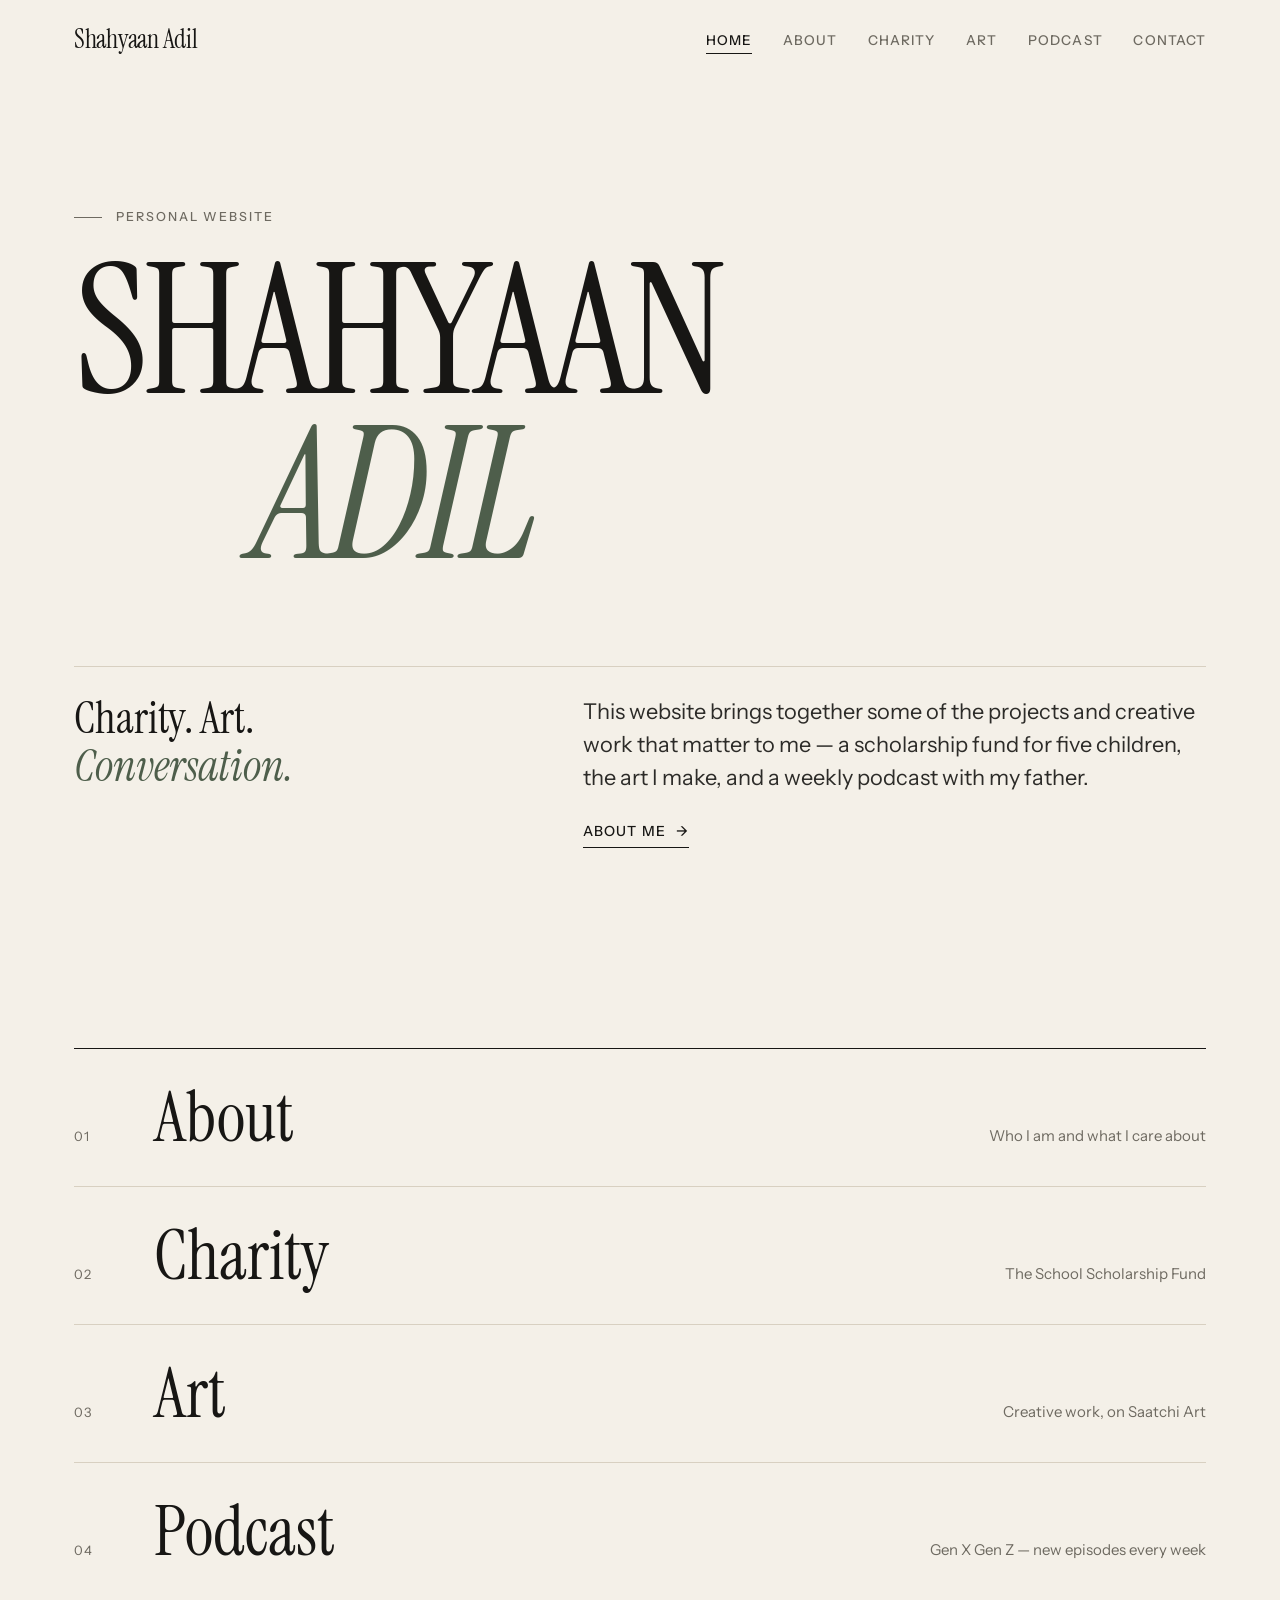
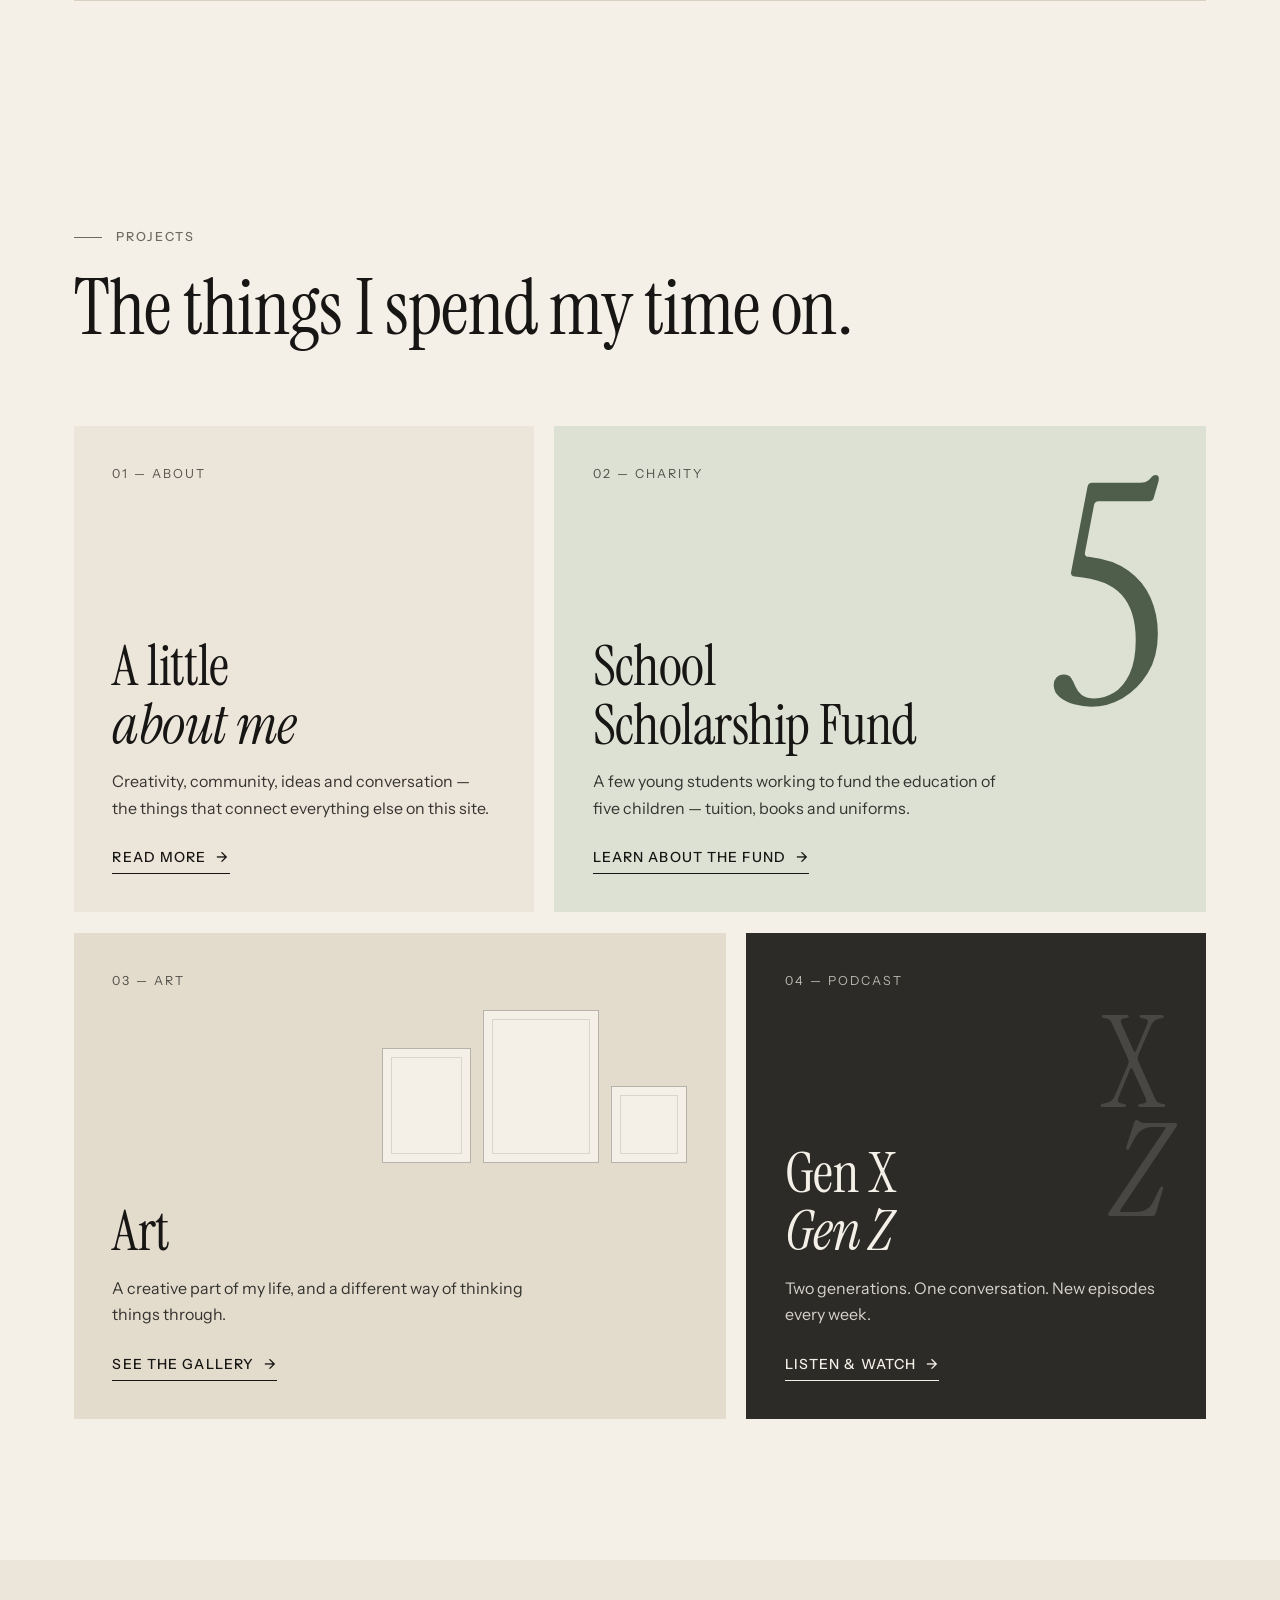
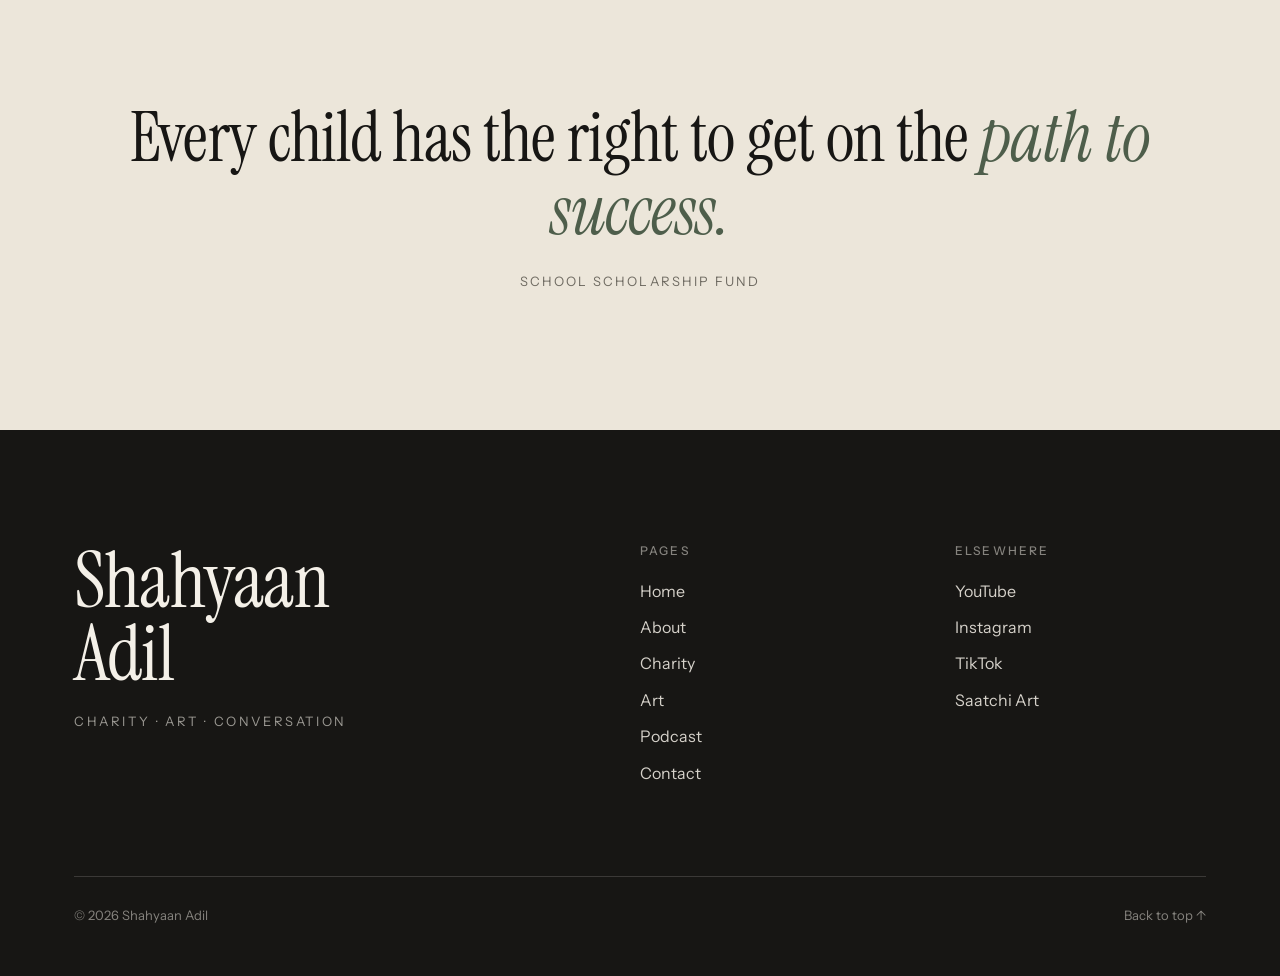
==== commit ef5df437: "Restore homepage as index.html" ====
--- a/index.html
+++ b/index.html
@@ -3,27 +3,27 @@
 <head>
   <meta charset="utf-8">
   <meta name="viewport" content="width=device-width, initial-scale=1">
-  <title>About Me | Shahyaan Adil</title>
-  <meta name="description" content="About Shahyaan Adil — creativity, community, ideas and conversation, and the projects that bring them together.">
-  <link rel="canonical" href="https://www.shahyaanadil.com/about/">
+  <title>Shahyaan Adil | Charity, Art &amp; Conversation</title>
+  <meta name="description" content="The personal website of Shahyaan Adil — the School Scholarship Fund, artwork, and Gen X Gen Z, a weekly father-and-son podcast.">
+  <link rel="canonical" href="https://www.shahyaanadil.com/">
 
   <meta property="og:type" content="website">
   <meta property="og:site_name" content="Shahyaan Adil">
-  <meta property="og:title" content="About Me | Shahyaan Adil">
-  <meta property="og:description" content="About Shahyaan Adil — creativity, community, ideas and conversation, and the projects that bring them together.">
-  <meta property="og:url" content="https://www.shahyaanadil.com/about/">
+  <meta property="og:title" content="Shahyaan Adil | Charity, Art &amp; Conversation">
+  <meta property="og:description" content="The personal website of Shahyaan Adil — the School Scholarship Fund, artwork, and Gen X Gen Z, a weekly father-and-son podcast.">
+  <meta property="og:url" content="https://www.shahyaanadil.com/">
   <meta property="og:locale" content="en_GB">
   <meta name="twitter:card" content="summary">
-  <meta name="twitter:title" content="About Me | Shahyaan Adil">
-  <meta name="twitter:description" content="About Shahyaan Adil — creativity, community, ideas and conversation, and the projects that bring them together.">
+  <meta name="twitter:title" content="Shahyaan Adil | Charity, Art &amp; Conversation">
+  <meta name="twitter:description" content="The personal website of Shahyaan Adil — the School Scholarship Fund, artwork, and Gen X Gen Z, a weekly father-and-son podcast.">
 
   <meta name="theme-color" content="#F4F0E8">
-  <link rel="icon" href="../assets/favicon.svg" type="image/svg+xml">
+  <link rel="icon" href="assets/favicon.svg" type="image/svg+xml">
 
   <link rel="preconnect" href="https://fonts.googleapis.com">
   <link rel="preconnect" href="https://fonts.gstatic.com" crossorigin>
   <link rel="stylesheet" href="https://fonts.googleapis.com/css2?family=Instrument+Sans:wght@400;500;600&amp;family=Instrument+Serif:ital@0;1&amp;display=swap">
-  <link rel="stylesheet" href="../style.css">
+  <link rel="stylesheet" href="style.css">
   <script>document.documentElement.classList.add("js");</script>
 </head>
 <body>
@@ -31,92 +31,109 @@
 
   <header class="site-header">
     <div class="wrap header-inner">
-      <a class="wordmark" href="../">Shahyaan Adil</a>
+      <a class="wordmark" href="./">Shahyaan Adil</a>
       <button class="nav-toggle" type="button" aria-expanded="false" aria-controls="site-nav">
         <span class="nav-toggle-label">Menu</span><span class="bars" aria-hidden="true"></span>
       </button>
       <nav id="site-nav" class="site-nav" aria-label="Main">
         <ul>
-        <li><a href="../">Home</a></li>
-        <li><a href="../about/" aria-current="page">About</a></li>
-        <li><a href="../charity/">Charity</a></li>
-        <li><a href="../art/">Art</a></li>
-        <li><a href="../podcast/">Podcast</a></li>
-        <li><a href="../contact/">Contact</a></li>
+        <li><a href="./" aria-current="page">Home</a></li>
+        <li><a href="about/">About</a></li>
+        <li><a href="charity/">Charity</a></li>
+        <li><a href="art/">Art</a></li>
+        <li><a href="podcast/">Podcast</a></li>
+        <li><a href="contact/">Contact</a></li>
         </ul>
       </nav>
     </div>
   </header>
 
   <main id="main">
-    <section class="page-hero">
-      <div class="wrap page-hero__grid">
-        <div>
-          <p class="eyebrow reveal">01 — About</p>
-          <h1 class="reveal d1">About <em>Me</em></h1>
-          <p class="lede reveal d2">I&rsquo;m Shahyaan Adil. This site isn&rsquo;t a list of achievements &mdash; it&rsquo;s a place for the projects I spend my time on, and the ideas behind them.</p>
-        </div>
-
-        <!--
-          PORTRAIT
-          To add your photograph:
-          1. Upload it to the assets folder, e.g. assets/portrait.jpg
-          2. Replace the <div class="portrait__placeholder">…</div> below with:
-             <img src="../assets/portrait.jpg" alt="Portrait of Shahyaan Adil">
-        -->
-        <figure class="portrait reveal d2" style="margin:0">
-          <div class="portrait__placeholder">
-            <span class="initials" aria-hidden="true">SA</span>
-            <span>Portrait to follow</span>
+    <section class="hero">
+      <div class="wrap">
+        <p class="eyebrow reveal">Personal website</p>
+        <h1 class="display reveal d1">
+          <span class="line">Shahyaan</span>
+          <span class="line line--indent"><em>Adil</em></span>
+        </h1>
+        <div class="hero-foot reveal d2">
+          <p class="tagline"><span>Charity. Art.</span><span>Conversation.</span></p>
+          <div>
+            <p class="lede">This website brings together some of the projects and creative work that matter to me — a scholarship fund for five children, the art I make, and a weekly podcast with my father.</p>
+            <p><a class="text-link" href="about/">About me <span class="arrow" aria-hidden="true">&rarr;</span></a></p>
           </div>
-        </figure>
-      </div>
-    </section>
-
-    <section class="section section--rule">
-      <div class="wrap split">
-        <div class="split__label reveal">
-          <p class="eyebrow">In brief</p>
-          <h2>A little<br><em>about me</em></h2>
-        </div>
-        <div class="prose reveal d1">
-          <p class="serif-lg">I&rsquo;m interested in how people see the world differently &mdash; and in what happens when they actually sit down and talk about it.</p>
-          <p>That curiosity runs through most of what I do. It&rsquo;s at the heart of <a href="../podcast/">Gen X Gen Z</a>, the weekly podcast I host with my father, where two generations try to understand each other&rsquo;s point of view. It shows up in my <a href="../art/">art</a>, which gives me a quieter, more personal way of working through ideas.</p>
-          <p>I also try not to take the opportunities I&rsquo;ve had for granted. That&rsquo;s what led to the <a href="../charity/">School Scholarship Fund</a> &mdash; a small project run by a few young students, with the aim of funding the education of five children.</p>
-          <p>I&rsquo;m still learning, and I like it that way. This website is simply a place to bring these things together.</p>
         </div>
       </div>
     </section>
 
-    <section class="section section--panel">
+    <section class="section section--tight" aria-labelledby="index-title">
       <div class="wrap">
-        <div class="section-head reveal">
-          <p class="eyebrow">What matters to me</p>
-          <h2>Six things I keep <em>coming back to.</em></h2>
-        </div>
-        <ul class="values">
-          <li class="reveal"><h3>Creativity</h3><p>Making things for their own sake, and seeing where an idea goes.</p></li>
-          <li class="reveal d1"><h3>Community</h3><p>Knowing that the people around us shape who we become.</p></li>
-          <li class="reveal d2"><h3>Ideas</h3><p>Questioning assumptions, including my own.</p></li>
-          <li class="reveal"><h3>Conversation</h3><p>Listening properly, especially to people who see things differently.</p></li>
-          <li class="reveal d1"><h3>Learning</h3><p>Staying curious, and being comfortable not knowing everything yet.</p></li>
-          <li class="reveal d2"><h3>Helping others</h3><p>Using what I&rsquo;ve been given to open doors for someone else.</p></li>
-        </ul>
+        <h2 id="index-title" class="visually-hidden">Contents</h2>
+        <ol class="index-list reveal">
+          <li><a href="about/"><span class="num">01</span><span class="title">About</span><span class="desc">Who I am and what I care about</span></a></li>
+          <li><a href="charity/"><span class="num">02</span><span class="title">Charity</span><span class="desc">The School Scholarship Fund</span></a></li>
+          <li><a href="art/"><span class="num">03</span><span class="title">Art</span><span class="desc">Creative work, on Saatchi Art</span></a></li>
+          <li><a href="podcast/"><span class="num">04</span><span class="title">Podcast</span><span class="desc">Gen X Gen Z — new episodes every week</span></a></li>
+        </ol>
       </div>
     </section>
 
-    <section class="section">
-      <div class="wrap split">
-        <div class="split__label reveal">
+    <section class="section" aria-labelledby="projects-title">
+      <div class="wrap">
+        <div class="section-head reveal">
           <p class="eyebrow">Projects</p>
-          <h2>Where to<br><em>go next</em></h2>
+          <h2 id="projects-title">The things I spend my time on.</h2>
         </div>
-        <ul class="project-links reveal d1">
-          <li><a href="../charity/"><span class="name">School Scholarship Fund</span><span class="meta">Charity &rarr;</span></a></li>
-          <li><a href="../art/"><span class="name">Art</span><span class="meta">Gallery &amp; Saatchi Art &rarr;</span></a></li>
-          <li><a href="../podcast/"><span class="name">Gen X Gen Z</span><span class="meta">Podcast &rarr;</span></a></li>
-          <li><a href="../contact/"><span class="name">Get in touch</span><span class="meta">Contact &rarr;</span></a></li>
-        </ul>
+
+        <div class="previews">
+          <a class="card card--about reveal" href="about/">
+            <div class="card__top"><span class="card__num">01 — About</span></div>
+            <div>
+              <h3>A little<br><em>about me</em></h3>
+              <p>Creativity, community, ideas and conversation — the things that connect everything else on this site.</p>
+              <span class="text-link">Read more <span class="arrow" aria-hidden="true">&rarr;</span></span>
+            </div>
+          </a>
+
+          <a class="card card--charity reveal d1" href="charity/">
+            <span class="card__big" aria-hidden="true">5</span>
+            <div class="card__top"><span class="card__num">02 — Charity</span></div>
+            <div>
+              <h3>School<br>Scholarship Fund</h3>
+              <p>A few young students working to fund the education of five children — tuition, books and uniforms.</p>
+              <span class="text-link">Learn about the fund <span class="arrow" aria-hidden="true">&rarr;</span></span>
+            </div>
+          </a>
+
+          <a class="card card--art reveal" href="art/">
+            <div class="frames" aria-hidden="true"><span></span><span></span><span></span></div>
+            <div class="card__top"><span class="card__num">03 — Art</span></div>
+            <div>
+              <h3>Art</h3>
+              <p>A creative part of my life, and a different way of thinking things through.</p>
+              <span class="text-link">See the gallery <span class="arrow" aria-hidden="true">&rarr;</span></span>
+            </div>
+          </a>
+
+          <a class="card card--podcast reveal d1" href="podcast/">
+            <span class="card__xz" aria-hidden="true">X<em>Z</em></span>
+            <div class="card__top"><span class="card__num">04 — Podcast</span></div>
+            <div>
+              <h3>Gen X<br><em>Gen Z</em></h3>
+              <p>Two generations. One conversation. New episodes every week.</p>
+              <span class="text-link">Listen &amp; watch <span class="arrow" aria-hidden="true">&rarr;</span></span>
+            </div>
+          </a>
+        </div>
+      </div>
+    </section>
+
+    <section class="section section--panel quote-band">
+      <div class="wrap">
+        <blockquote class="reveal">
+          Every child has the right to get on the <em>path to success.</em>
+          <cite>School Scholarship Fund</cite>
+        </blockquote>
       </div>
     </section>
   </main>
@@ -125,18 +142,18 @@
     <div class="wrap">
       <div class="footer-top">
         <div class="footer-brand">
-          <a class="footer-mark" href="../">Shahyaan<br>Adil</a>
+          <a class="footer-mark" href="./">Shahyaan<br>Adil</a>
           <p class="footer-line">Charity · Art · Conversation</p>
         </div>
         <nav class="footer-col" aria-label="Footer">
           <h2>Pages</h2>
           <ul>
-            <li><a href="../">Home</a></li>
-            <li><a href="../about/">About</a></li>
-            <li><a href="../charity/">Charity</a></li>
-            <li><a href="../art/">Art</a></li>
-            <li><a href="../podcast/">Podcast</a></li>
-            <li><a href="../contact/">Contact</a></li>
+            <li><a href="./">Home</a></li>
+            <li><a href="about/">About</a></li>
+            <li><a href="charity/">Charity</a></li>
+            <li><a href="art/">Art</a></li>
+            <li><a href="podcast/">Podcast</a></li>
+            <li><a href="contact/">Contact</a></li>
           </ul>
         </nav>
         <div class="footer-col">
@@ -156,6 +173,6 @@
     </div>
   </footer>
 
-  <script src="../script.js" defer></script>
+  <script src="script.js" defer></script>
 </body>
 </html>
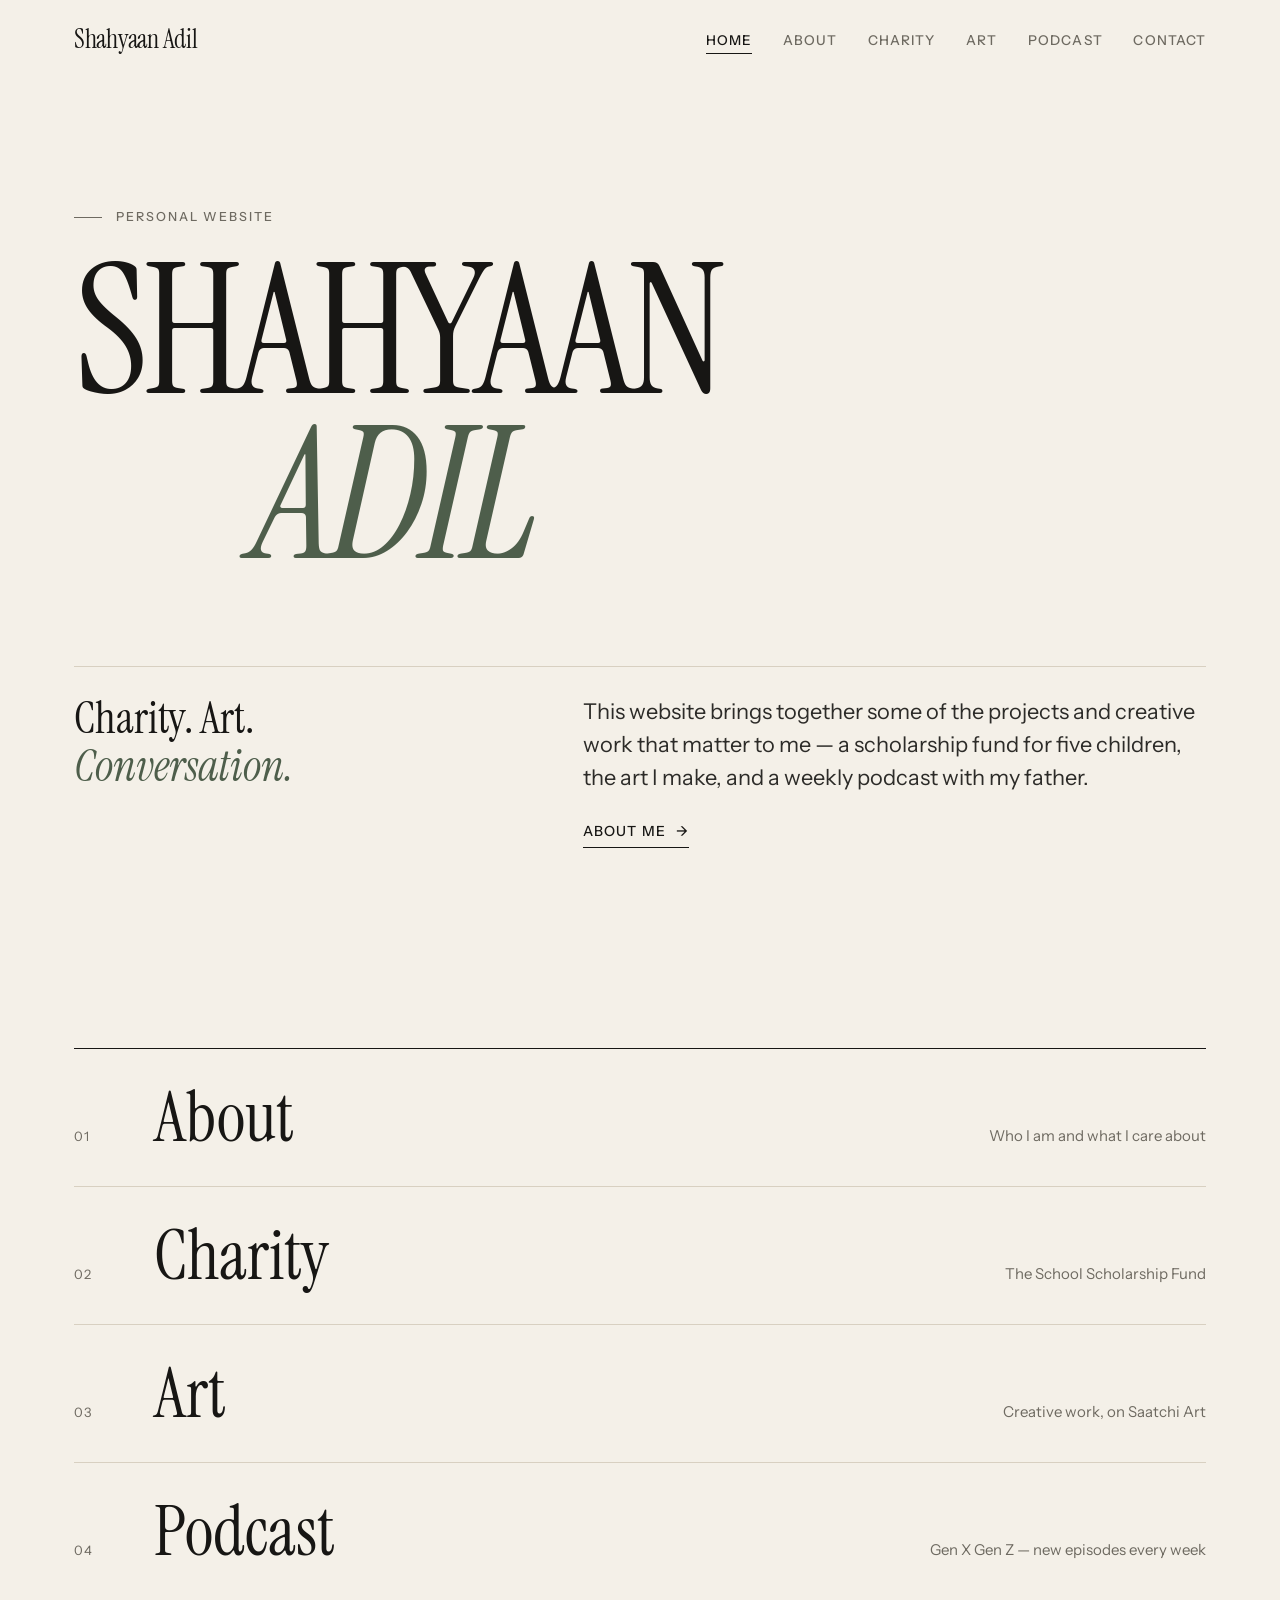
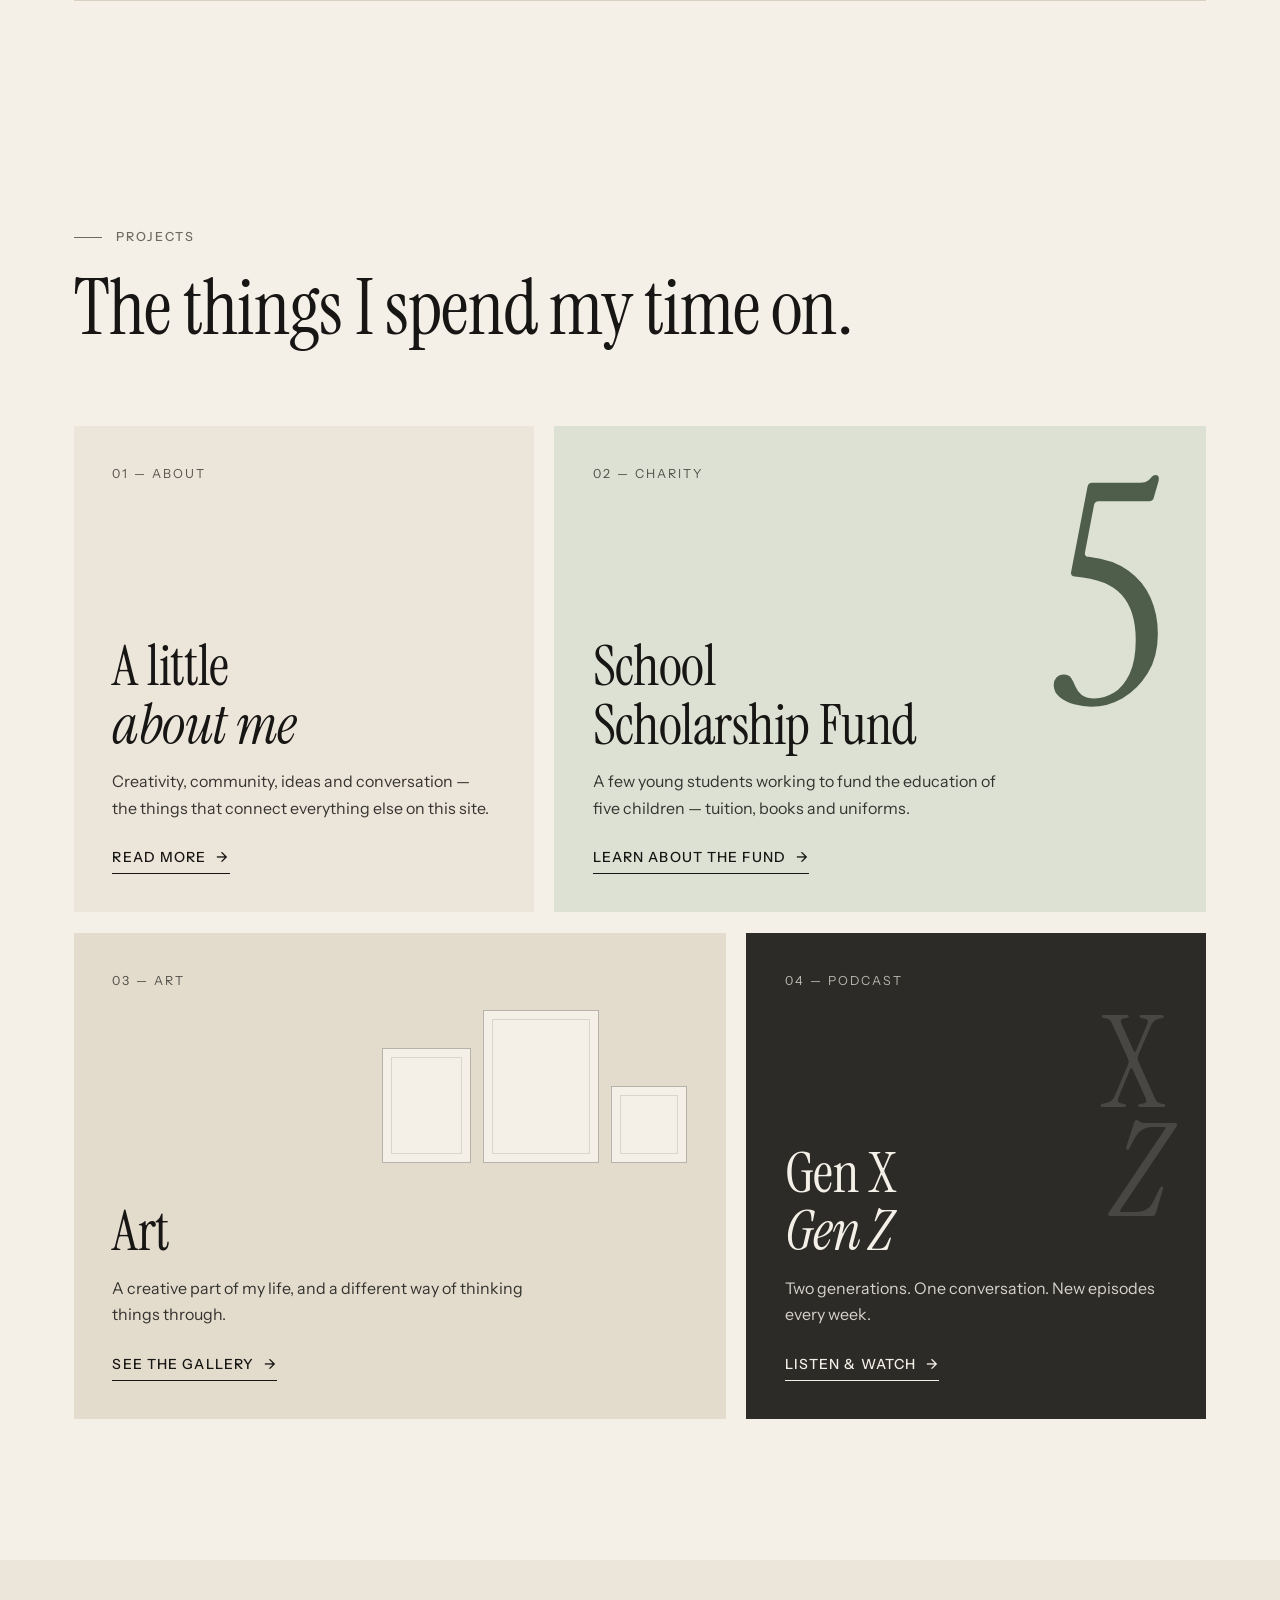
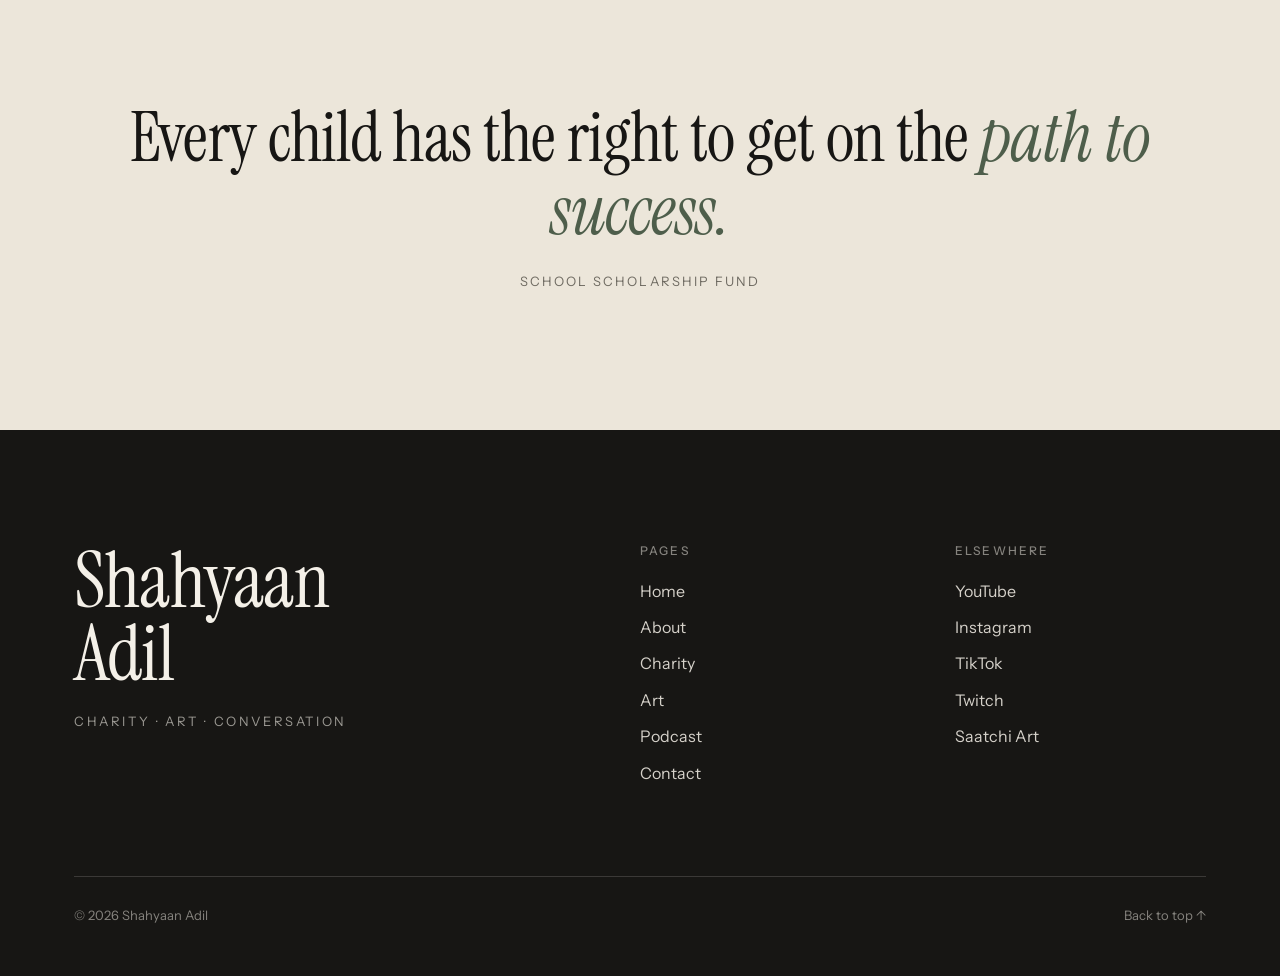
==== commit 9c3edec9: "Add Twitch link to person and podcast sections" ====
--- a/index.html
+++ b/index.html
@@ -5,13 +5,13 @@
   <meta name="viewport" content="width=device-width, initial-scale=1">
   <title>Shahyaan Adil | Charity, Art &amp; Conversation</title>
   <meta name="description" content="The personal website of Shahyaan Adil — the School Scholarship Fund, artwork, and Gen X Gen Z, a weekly father-and-son podcast.">
-  <link rel="canonical" href="https://www.shahyaanadil.com/">
+  <link rel="canonical" href="https://shahyaanadil.com/">
 
   <meta property="og:type" content="website">
   <meta property="og:site_name" content="Shahyaan Adil">
   <meta property="og:title" content="Shahyaan Adil | Charity, Art &amp; Conversation">
   <meta property="og:description" content="The personal website of Shahyaan Adil — the School Scholarship Fund, artwork, and Gen X Gen Z, a weekly father-and-son podcast.">
-  <meta property="og:url" content="https://www.shahyaanadil.com/">
+  <meta property="og:url" content="https://shahyaanadil.com/">
   <meta property="og:locale" content="en_GB">
   <meta name="twitter:card" content="summary">
   <meta name="twitter:title" content="Shahyaan Adil | Charity, Art &amp; Conversation">
@@ -25,6 +25,47 @@
   <link rel="stylesheet" href="https://fonts.googleapis.com/css2?family=Instrument+Sans:wght@400;500;600&amp;family=Instrument+Serif:ital@0;1&amp;display=swap">
   <link rel="stylesheet" href="style.css">
   <script>document.documentElement.classList.add("js");</script>
+  <script type="application/ld+json">
+  {
+    "@context": "https://schema.org",
+    "@graph": [
+      {
+        "@type": "WebSite",
+        "@id": "https://shahyaanadil.com/#website",
+        "url": "https://shahyaanadil.com/",
+        "name": "Shahyaan Adil",
+        "inLanguage": "en-GB",
+        "about": { "@id": "https://shahyaanadil.com/#person" }
+      },
+      {
+        "@type": "Person",
+        "@id": "https://shahyaanadil.com/#person",
+        "name": "Shahyaan Adil",
+        "url": "https://shahyaanadil.com/",
+        "sameAs": [
+          "https://www.saatchiart.com/account/profile/2300161",
+          "https://www.twitch.tv/shahyaanadil"
+        ]
+      },
+      {
+        "@type": "PodcastSeries",
+        "@id": "https://shahyaanadil.com/podcast/#podcast",
+        "name": "Gen X Gen Z",
+        "description": "Two generations. One conversation. A weekly father-and-son podcast.",
+        "url": "https://shahyaanadil.com/podcast/",
+        "sameAs": [
+          "https://www.youtube.com/@GenXGenZPod",
+          "https://www.instagram.com/genxgenzpod/",
+          "https://www.tiktok.com/@genxgenzpod"
+        ],
+        "actor": [
+          { "@type": "Person", "name": "Raja Adil Bashir" },
+          { "@id": "https://shahyaanadil.com/#person" }
+        ]
+      }
+    ]
+  }
+  </script>
 </head>
 <body>
   <a class="skip" href="#main">Skip to content</a>
@@ -162,6 +203,7 @@
             <li><a href="https://www.youtube.com/@GenXGenZPod" target="_blank" rel="noopener">YouTube</a></li>
             <li><a href="https://www.instagram.com/genxgenzpod/" target="_blank" rel="noopener">Instagram</a></li>
             <li><a href="https://www.tiktok.com/@genxgenzpod" target="_blank" rel="noopener">TikTok</a></li>
+            <li><a href="https://www.twitch.tv/shahyaanadil" target="_blank" rel="noopener">Twitch</a></li>
             <li><a href="https://www.saatchiart.com/account/profile/2300161" target="_blank" rel="noopener">Saatchi Art</a></li>
           </ul>
         </div>
